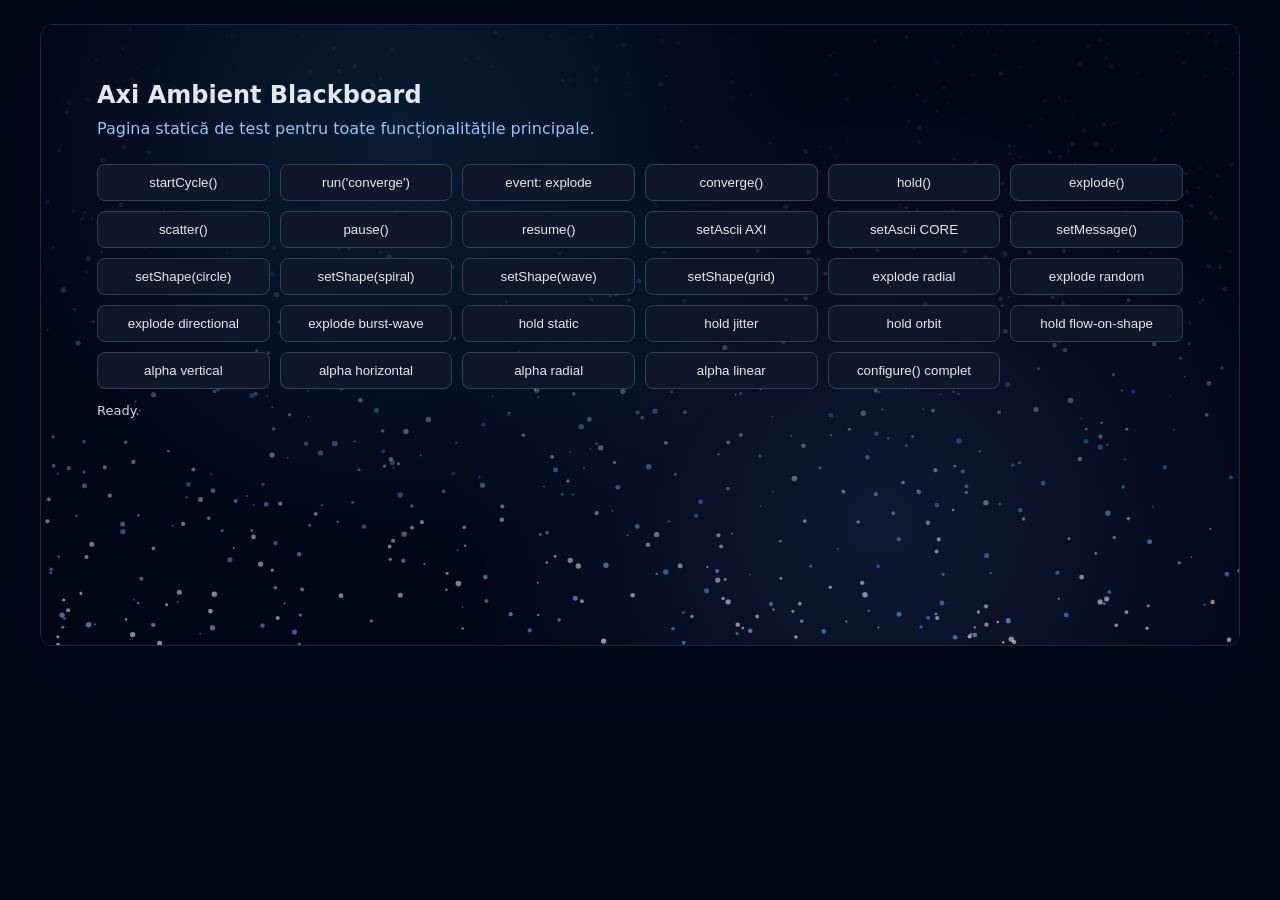
==== demo.html @ cd6fe9e8 "Add initial LightDSU v1 library implementation * Add documentation/spec file and README with API des" ====
<!doctype html>
<html lang="ro">
  <head>
    <meta charset="utf-8" />
    <meta name="viewport" content="width=device-width, initial-scale=1" />
    <title>axi-ambient demo</title>
    <style>
      :root {
        color-scheme: dark;
      }
      body {
        margin: 0;
        font-family: Inter, system-ui, sans-serif;
        background: #020617;
        color: #e2e8f0;
      }
      main {
        max-width: 1200px;
        margin: 0 auto;
        padding: 24px;
      }
      .board {
        border: 1px solid #1e293b;
        border-radius: 12px;
        overflow: hidden;
        box-shadow: 0 24px 70px rgba(2, 6, 23, 0.55);
      }
      axi-ambient {
        display: block;
        min-height: 620px;
        background:
          radial-gradient(circle at 30% 20%, rgba(56, 189, 248, 0.12), transparent 42%),
          radial-gradient(circle at 70% 80%, rgba(96, 165, 250, 0.12), transparent 45%),
          #020617;
      }
      .overlay {
        position: relative;
        z-index: 1;
        padding: 56px;
      }
      .overlay h1 {
        margin: 0 0 10px;
      }
      .overlay p {
        margin: 0 0 26px;
        color: #93c5fd;
      }
      .controls {
        display: grid;
        grid-template-columns: repeat(auto-fill, minmax(170px, 1fr));
        gap: 10px;
      }
      button {
        border: 1px solid #334155;
        background: #0f172a;
        color: #e2e8f0;
        border-radius: 8px;
        padding: 10px 12px;
        cursor: pointer;
      }
      button:hover {
        background: #172554;
      }
      .status {
        margin-top: 14px;
        font-size: 13px;
        color: #cbd5e1;
      }
    </style>
    <script type="module" src="./axi-ambient.mjs"></script>
  </head>
  <body>
    <main>
      <div class="board">
        <axi-ambient id="bg" effect="ambient" density="900" speed="0.9" intensity="0.75" interactive="true" explode="true">
          <section class="overlay">
            <h1>Axi Ambient Blackboard</h1>
            <p>Pagina statică de test pentru toate funcționalitățile principale.</p>
            <div class="controls">
              <button data-cmd="startCycle">startCycle()</button>
              <button data-cmd="runConverge">run('converge')</button>
              <button data-cmd="eventExplode">event: explode</button>
              <button data-cmd="converge">converge()</button>
              <button data-cmd="hold">hold()</button>
              <button data-cmd="explode">explode()</button>
              <button data-cmd="scatter">scatter()</button>
              <button data-cmd="pause">pause()</button>
              <button data-cmd="resume">resume()</button>
              <button data-cmd="asciiAxi">setAscii AXI</button>
              <button data-cmd="asciiCore">setAscii CORE</button>
              <button data-cmd="message">setMessage()</button>
              <button data-cmd="shapeCircle">setShape(circle)</button>
              <button data-cmd="shapeSpiral">setShape(spiral)</button>
              <button data-cmd="shapeWave">setShape(wave)</button>
              <button data-cmd="shapeGrid">setShape(grid)</button>
              <button data-cmd="expRadial">explode radial</button>
              <button data-cmd="expRandom">explode random</button>
              <button data-cmd="expDirectional">explode directional</button>
              <button data-cmd="expBurst">explode burst-wave</button>
              <button data-cmd="holdStatic">hold static</button>
              <button data-cmd="holdJitter">hold jitter</button>
              <button data-cmd="holdOrbit">hold orbit</button>
              <button data-cmd="holdFlow">hold flow-on-shape</button>
              <button data-cmd="alphaVertical">alpha vertical</button>
              <button data-cmd="alphaHorizontal">alpha horizontal</button>
              <button data-cmd="alphaRadial">alpha radial</button>
              <button data-cmd="alphaLinear">alpha linear</button>
              <button data-cmd="fullConfig">configure() complet</button>
            </div>
            <div class="status" id="status">Ready.</div>
          </section>
        </axi-ambient>
      </div>
    </main>
    <script type="module">
      const bg = document.getElementById("bg");
      const status = document.getElementById("status");

      const asciiAxi = `
   #######
 ## AXI  ##
#  AMBIENT #
 ## LAB  ##
   #######
`;
      const asciiCore = `
 @@@@@@@
@@     @@
@ CORE  @
@ TEST  @
@@     @@
 @@@@@@@
`;

      const alphaPresets = {
        vertical: {
          type: "vertical",
          stops: [
            { pos: 0, alpha: 0.03 },
            { pos: 0.35, alpha: 0.15 },
            { pos: 1, alpha: 0.9 },
          ],
        },
        horizontal: {
          type: "horizontal",
          stops: [
            { pos: 0, alpha: 0.05 },
            { pos: 0.3, alpha: 0.1 },
            { pos: 1, alpha: 0.88 },
          ],
        },
        radial: {
          type: "radial",
          stops: [
            { pos: 0, alpha: 0.95 },
            { pos: 1, alpha: 0.08 },
          ],
        },
        linear: {
          type: "linear",
          linear: { x1: 0.1, y1: 0.1, x2: 0.9, y2: 0.9 },
          stops: [
            { pos: 0, alpha: 0.05 },
            { pos: 0.6, alpha: 0.2 },
            { pos: 1, alpha: 0.95 },
          ],
        },
      };

      function setStatus(text) {
        status.textContent = text;
      }

      const handlers = {
        startCycle: () => { bg.startCycle(); setStatus("startCycle()"); },
        runConverge: () => { bg.run("converge"); setStatus("run('converge')"); },
        eventExplode: () => {
          bg.dispatchEvent(new CustomEvent("axi-command", {
            detail: { command: "explode" },
            bubbles: true,
          }));
          setStatus("dispatch axi-command explode");
        },
        converge: () => { bg.converge(); setStatus("converge()"); },
        hold: () => { bg.hold(); setStatus("hold()"); },
        explode: () => { bg.explode(); setStatus("explode()"); },
        scatter: () => { bg.scatter(); setStatus("scatter()"); },
        pause: () => { bg.pause(); setStatus("pause()"); },
        resume: () => { bg.resume(); setStatus("resume()"); },
        asciiAxi: () => { bg.setAscii(asciiAxi); bg.converge(); setStatus("setAscii(AXI)"); },
        asciiCore: () => { bg.setAscii(asciiCore); bg.converge(); setStatus("setAscii(CORE)"); },
        message: () => { bg.setMessage("Executable Research"); bg.converge(); setStatus("setMessage()"); },
        shapeCircle: () => { bg.setShape("circle"); bg.converge(); setStatus("setShape(circle)"); },
        shapeSpiral: () => { bg.setShape("spiral"); bg.converge(); setStatus("setShape(spiral)"); },
        shapeWave: () => { bg.setShape("wave"); bg.converge(); setStatus("setShape(wave)"); },
        shapeGrid: () => { bg.setShape("grid"); bg.converge(); setStatus("setShape(grid)"); },
        expRadial: () => { bg.configure({ explosion: { mode: "radial", force: 1.8, spread: 0.25 } }); bg.explode(); setStatus("explosion radial"); },
        expRandom: () => { bg.configure({ explosion: { mode: "random", force: 2.1, spread: 0.45 } }); bg.explode(); setStatus("explosion random"); },
        expDirectional: () => { bg.configure({ explosion: { mode: "directional", force: 1.8, spread: 0.35, direction: { x: 1, y: -0.2 } } }); bg.explode(); setStatus("explosion directional"); },
        expBurst: () => { bg.configure({ explosion: { mode: "burst-wave", force: 2.2, spread: 0.35, stagger: 0.5 } }); bg.explode(); setStatus("explosion burst-wave"); },
        holdStatic: () => { bg.configure({ hold: { mode: "static", jitterAmplitude: 0, jitterSpeed: 0 } }); bg.hold(); setStatus("hold static"); },
        holdJitter: () => { bg.configure({ hold: { mode: "jitter", jitterAmplitude: 1.5, jitterSpeed: 0.8 } }); bg.hold(); setStatus("hold jitter"); },
        holdOrbit: () => { bg.configure({ hold: { mode: "orbit", jitterAmplitude: 1.2, jitterSpeed: 1.1 } }); bg.hold(); setStatus("hold orbit"); },
        holdFlow: () => { bg.configure({ hold: { mode: "flow-on-shape", jitterAmplitude: 1.1, jitterSpeed: 0.9 } }); bg.hold(); setStatus("hold flow-on-shape"); },
        alphaVertical: () => { bg.configure({ alphaField: alphaPresets.vertical }); setStatus("alpha vertical"); },
        alphaHorizontal: () => { bg.configure({ alphaField: alphaPresets.horizontal }); setStatus("alpha horizontal"); },
        alphaRadial: () => { bg.configure({ alphaField: alphaPresets.radial }); setStatus("alpha radial"); },
        alphaLinear: () => { bg.configure({ alphaField: alphaPresets.linear }); setStatus("alpha linear"); },
        fullConfig: () => {
          bg.configure({
            mode: "ascii",
            ascii: asciiAxi,
            speed: 0.95,
            intensity: 0.72,
            interactive: true,
            cycle: {
              auto: true,
              loop: true,
              chaosDuration: 1400,
              convergeDuration: 1800,
              holdDuration: 2200,
              explodeDuration: 1300,
              explodeEnabled: true,
            },
            hold: {
              mode: "jitter",
              jitterAmplitude: 1.4,
              jitterSpeed: 0.75,
            },
            explosion: {
              mode: "burst-wave",
              force: 2,
              spread: 0.4,
              stagger: 0.35,
            },
            particle: {
              count: 900,
              sizeMin: 0.7,
              sizeMax: 2.6,
              sizeDistribution: "gaussian",
              colorMode: "random-palette",
              palette: ["#ffffff", "#dbeafe", "#93c5fd", "#60a5fa"],
              colorOnShape: ["#ffffff", "#bfdbfe", "#93c5fd"],
              colorOnExplode: ["#ffffff", "#fca5a5", "#fde68a"],
              alphaBase: 0.78,
            },
            alphaField: alphaPresets.vertical,
            alphaMasks: [
              { x: 0.05, y: 0.08, w: 0.48, h: 0.22, alpha: 0.04, feather: 0.16 },
              { x: 0.58, y: 0.56, w: 0.34, h: 0.28, alpha: 0.08, feather: 0.14 },
            ],
          });
          bg.startCycle();
          setStatus("configure() complet + startCycle()");
        },
      };

      document.querySelectorAll("button[data-cmd]").forEach((button) => {
        button.addEventListener("click", () => {
          const cmd = button.dataset.cmd;
          handlers[cmd]?.();
        });
      });

      bg.configure({
        mode: "ascii",
        ascii: asciiAxi,
        alphaMasks: [{ x: 0.04, y: 0.08, w: 0.54, h: 0.25, alpha: 0.03, feather: 0.18 }],
      });
      bg.addEventListener("axi-ambient:phase-change", (event) => {
        setStatus(`phase: ${event.detail.previousPhase} -> ${event.detail.phase}`);
      });
      bg.addEventListener("axi-ambient:command-result", (event) => {
        if (!event.detail.accepted) {
          setStatus(`command invalid: ${event.detail.command}`);
        }
      });
      bg.startCycle();
    </script>
  </body>
</html>
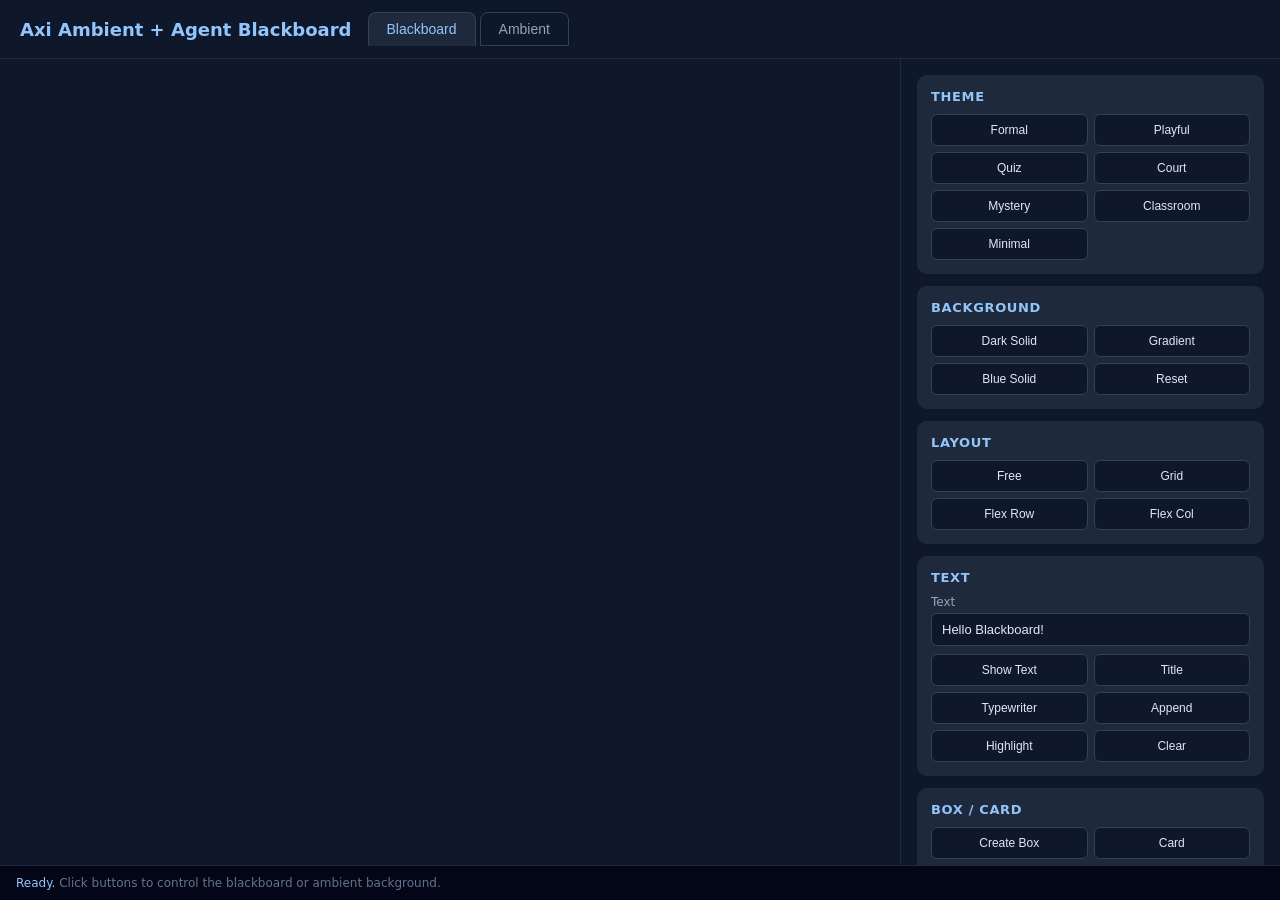
==== commit 587c2328: "Add agent‑blackboard component, demos, docs and styling - Introduce agent-blackboard.mjs with seven " ====
--- a/demo.html
+++ b/demo.html
@@ -3,118 +3,534 @@
   <head>
     <meta charset="utf-8" />
     <meta name="viewport" content="width=device-width, initial-scale=1" />
-    <title>axi-ambient demo</title>
+    <title>axi-ambient + agent-blackboard demo</title>
     <style>
       :root {
         color-scheme: dark;
       }
+      * { box-sizing: border-box; }
       body {
         margin: 0;
         font-family: Inter, system-ui, sans-serif;
         background: #020617;
         color: #e2e8f0;
-      }
-      main {
-        max-width: 1200px;
-        margin: 0 auto;
-        padding: 24px;
-      }
-      .board {
-        border: 1px solid #1e293b;
-        border-radius: 12px;
+        height: 100vh;
+        display: flex;
+        flex-direction: column;
+      }
+      .header {
+        padding: 12px 20px;
+        background: #0f172a;
+        border-bottom: 1px solid #1e293b;
+        display: flex;
+        align-items: center;
+        gap: 16px;
+        flex-shrink: 0;
+      }
+      .header h1 {
+        margin: 0;
+        font-size: 18px;
+        font-weight: 600;
+        color: #93c5fd;
+      }
+      .tabs {
+        display: flex;
+        gap: 4px;
+      }
+      .tab-btn {
+        padding: 8px 18px;
+        border: 1px solid #334155;
+        background: #0f172a;
+        color: #94a3b8;
+        border-radius: 8px 8px 0 0;
+        cursor: pointer;
+        font-size: 14px;
+        transition: all 200ms ease;
+      }
+      .tab-btn:hover { background: #1e293b; color: #e2e8f0; }
+      .tab-btn.active {
+        background: #1e293b;
+        color: #93c5fd;
+        border-bottom-color: #1e293b;
+      }
+      .main-area {
+        flex: 1;
+        display: flex;
         overflow: hidden;
-        box-shadow: 0 24px 70px rgba(2, 6, 23, 0.55);
+      }
+      .blackboard-container {
+        flex: 1;
+        position: relative;
+        min-height: 0;
+      }
+      agent-blackboard {
+        display: block;
+        width: 100%;
+        height: 100%;
       }
       axi-ambient {
         display: block;
-        min-height: 620px;
-        background:
-          radial-gradient(circle at 30% 20%, rgba(56, 189, 248, 0.12), transparent 42%),
-          radial-gradient(circle at 70% 80%, rgba(96, 165, 250, 0.12), transparent 45%),
-          #020617;
-      }
-      .overlay {
-        position: relative;
-        z-index: 1;
-        padding: 56px;
-      }
-      .overlay h1 {
+        width: 100%;
+        height: 100%;
+      }
+      .controls-panel {
+        width: 380px;
+        background: #0f172a;
+        border-left: 1px solid #1e293b;
+        overflow-y: auto;
+        flex-shrink: 0;
+        display: flex;
+        flex-direction: column;
+      }
+      .controls-panel .tab-content {
+        display: none;
+        padding: 16px;
+        flex: 1;
+        overflow-y: auto;
+      }
+      .controls-panel .tab-content.active {
+        display: flex;
+        flex-direction: column;
+        gap: 12px;
+      }
+      .control-section {
+        background: #1e293b;
+        border-radius: 10px;
+        padding: 14px;
+      }
+      .control-section h3 {
         margin: 0 0 10px;
-      }
-      .overlay p {
-        margin: 0 0 26px;
+        font-size: 13px;
+        text-transform: uppercase;
+        letter-spacing: 0.05em;
         color: #93c5fd;
       }
-      .controls {
+      .btn-grid {
         display: grid;
-        grid-template-columns: repeat(auto-fill, minmax(170px, 1fr));
-        gap: 10px;
+        grid-template-columns: repeat(2, 1fr);
+        gap: 6px;
+      }
+      .btn-grid-3 {
+        display: grid;
+        grid-template-columns: repeat(3, 1fr);
+        gap: 6px;
       }
       button {
         border: 1px solid #334155;
         background: #0f172a;
         color: #e2e8f0;
-        border-radius: 8px;
-        padding: 10px 12px;
+        border-radius: 6px;
+        padding: 8px 10px;
         cursor: pointer;
-      }
-      button:hover {
-        background: #172554;
-      }
-      .status {
-        margin-top: 14px;
+        font-size: 12px;
+        transition: all 150ms ease;
+        white-space: nowrap;
+        overflow: hidden;
+        text-overflow: ellipsis;
+      }
+      button:hover { background: #172554; border-color: #3b82f6; }
+      button:active { background: #1e3a5f; }
+      button.accent { background: #1e3a5f; border-color: #3b82f6; color: #93c5fd; }
+      button.danger { border-color: #7f1d1d; color: #fca5a5; }
+      button.danger:hover { background: #450a0a; }
+      button.success { border-color: #166534; color: #86efac; }
+      button.success:hover { background: #052e16; }
+      .status-bar {
+        padding: 10px 16px;
+        background: #020617;
+        border-top: 1px solid #1e293b;
+        font-size: 12px;
+        color: #64748b;
+        flex-shrink: 0;
+        max-height: 60px;
+        overflow-y: auto;
+      }
+      .status-bar span { color: #93c5fd; }
+      select, input[type="text"], input[type="number"] {
+        width: 100%;
+        padding: 8px 10px;
+        border: 1px solid #334155;
+        background: #0f172a;
+        color: #e2e8f0;
+        border-radius: 6px;
         font-size: 13px;
-        color: #cbd5e1;
+      }
+      select:focus, input:focus { outline: none; border-color: #3b82f6; }
+      label {
+        display: block;
+        font-size: 12px;
+        color: #94a3b8;
+        margin-bottom: 4px;
+      }
+      .input-row {
+        display: flex;
+        gap: 8px;
+        align-items: end;
+      }
+      .input-row > div { flex: 1; }
+      .ambient-demo {
+        position: absolute;
+        inset: 0;
+        display: none;
+      }
+      .ambient-demo.active {
+        display: block;
       }
     </style>
     <script type="module" src="./axi-ambient.mjs"></script>
+    <script type="module" src="./agent-blackboard.mjs"></script>
   </head>
   <body>
-    <main>
-      <div class="board">
-        <axi-ambient id="bg" effect="ambient" density="900" speed="0.9" intensity="0.75" interactive="true" explode="true">
-          <section class="overlay">
-            <h1>Axi Ambient Blackboard</h1>
-            <p>Pagina statică de test pentru toate funcționalitățile principale.</p>
-            <div class="controls">
-              <button data-cmd="startCycle">startCycle()</button>
-              <button data-cmd="runConverge">run('converge')</button>
-              <button data-cmd="eventExplode">event: explode</button>
-              <button data-cmd="converge">converge()</button>
-              <button data-cmd="hold">hold()</button>
-              <button data-cmd="explode">explode()</button>
-              <button data-cmd="scatter">scatter()</button>
-              <button data-cmd="pause">pause()</button>
-              <button data-cmd="resume">resume()</button>
-              <button data-cmd="asciiAxi">setAscii AXI</button>
-              <button data-cmd="asciiCore">setAscii CORE</button>
-              <button data-cmd="message">setMessage()</button>
-              <button data-cmd="shapeCircle">setShape(circle)</button>
-              <button data-cmd="shapeSpiral">setShape(spiral)</button>
-              <button data-cmd="shapeWave">setShape(wave)</button>
-              <button data-cmd="shapeGrid">setShape(grid)</button>
-              <button data-cmd="expRadial">explode radial</button>
-              <button data-cmd="expRandom">explode random</button>
-              <button data-cmd="expDirectional">explode directional</button>
-              <button data-cmd="expBurst">explode burst-wave</button>
-              <button data-cmd="holdStatic">hold static</button>
-              <button data-cmd="holdJitter">hold jitter</button>
-              <button data-cmd="holdOrbit">hold orbit</button>
-              <button data-cmd="holdFlow">hold flow-on-shape</button>
-              <button data-cmd="alphaVertical">alpha vertical</button>
-              <button data-cmd="alphaHorizontal">alpha horizontal</button>
-              <button data-cmd="alphaRadial">alpha radial</button>
-              <button data-cmd="alphaLinear">alpha linear</button>
-              <button data-cmd="fullConfig">configure() complet</button>
-            </div>
-            <div class="status" id="status">Ready.</div>
-          </section>
-        </axi-ambient>
+    <div class="header">
+      <h1>Axi Ambient + Agent Blackboard</h1>
+      <div class="tabs">
+        <button class="tab-btn active" data-tab="blackboard">Blackboard</button>
+        <button class="tab-btn" data-tab="ambient">Ambient</button>
       </div>
-    </main>
+    </div>
+
+    <div class="main-area">
+      <div class="blackboard-container">
+        <agent-blackboard id="bb" theme="formal" show-ambient="true">
+        </agent-blackboard>
+        <div class="ambient-demo" id="ambientDemo">
+          <axi-ambient id="ambientEl" effect="ambient" density="700" speed="0.8" intensity="0.65" interactive="true" explode="true"></axi-ambient>
+        </div>
+      </div>
+
+      <div class="controls-panel">
+        <div class="tab-content active" id="tab-blackboard">
+          <div class="control-section">
+            <h3>Theme</h3>
+            <div class="btn-grid">
+              <button data-cmd="theme-formal">Formal</button>
+              <button data-cmd="theme-playful">Playful</button>
+              <button data-cmd="theme-quiz">Quiz</button>
+              <button data-cmd="theme-court">Court</button>
+              <button data-cmd="theme-mystery">Mystery</button>
+              <button data-cmd="theme-classroom">Classroom</button>
+              <button data-cmd="theme-minimal">Minimal</button>
+            </div>
+          </div>
+
+          <div class="control-section">
+            <h3>Background</h3>
+            <div class="btn-grid">
+              <button data-cmd="bg-dark">Dark Solid</button>
+              <button data-cmd="bg-gradient">Gradient</button>
+              <button data-cmd="bg-blue">Blue Solid</button>
+              <button data-cmd="bg-reset">Reset</button>
+            </div>
+          </div>
+
+          <div class="control-section">
+            <h3>Layout</h3>
+            <div class="btn-grid">
+              <button data-cmd="layout-free">Free</button>
+              <button data-cmd="layout-grid">Grid</button>
+              <button data-cmd="layout-row">Flex Row</button>
+              <button data-cmd="layout-col">Flex Col</button>
+            </div>
+          </div>
+
+          <div class="control-section">
+            <h3>Text</h3>
+            <div class="input-row">
+              <div><label>Text</label><input type="text" id="textInput" value="Hello Blackboard!" /></div>
+            </div>
+            <div class="btn-grid" style="margin-top:8px;">
+              <button data-cmd="text-show">Show Text</button>
+              <button data-cmd="text-title">Title</button>
+              <button data-cmd="text-type">Typewriter</button>
+              <button data-cmd="text-append">Append</button>
+              <button data-cmd="text-highlight">Highlight</button>
+              <button data-cmd="text-clear">Clear</button>
+            </div>
+          </div>
+
+          <div class="control-section">
+            <h3>Box / Card</h3>
+            <div class="btn-grid">
+              <button data-cmd="box-create">Create Box</button>
+              <button data-cmd="box-card">Card</button>
+              <button data-cmd="box-update">Update</button>
+              <button data-cmd="box-delete">Delete</button>
+            </div>
+          </div>
+
+          <div class="control-section">
+            <h3>Shapes</h3>
+            <div class="btn-grid">
+              <button data-cmd="shape-line">Line</button>
+              <button data-cmd="shape-arrow">Arrow</button>
+              <button data-cmd="shape-rect">Rect</button>
+              <button data-cmd="shape-circle">Circle</button>
+              <button data-cmd="shape-path">Path</button>
+            </div>
+          </div>
+
+          <div class="control-section">
+            <h3>SVG</h3>
+            <div class="btn-grid">
+              <button data-cmd="svg-show">Show SVG</button>
+              <button data-cmd="svg-replace">Replace</button>
+              <button data-cmd="svg-highlight">Highlight</button>
+              <button data-cmd="svg-zoom">Zoom</button>
+            </div>
+          </div>
+
+          <div class="control-section">
+            <h3>Image</h3>
+            <div class="btn-grid">
+              <button data-cmd="img-show">Show Image</button>
+              <button data-cmd="img-replace">Replace</button>
+              <button data-cmd="img-highlight">Highlight</button>
+            </div>
+          </div>
+
+          <div class="control-section">
+            <h3>YouTube</h3>
+            <div class="input-row">
+              <div><label>URL</label><input type="text" id="ytUrl" value="https://www.youtube.com/watch?v=dQw4w9WgXcQ" /></div>
+            </div>
+            <div class="btn-grid" style="margin-top:8px;">
+              <button data-cmd="yt-load">Load</button>
+              <button data-cmd="yt-segment">Segment 0-30</button>
+              <button data-cmd="yt-pause">Pause</button>
+              <button data-cmd="yt-seek">Seek 15s</button>
+            </div>
+          </div>
+
+          <div class="control-section">
+            <h3>List</h3>
+            <div class="btn-grid">
+              <button data-cmd="list-show">Show List</button>
+              <button data-cmd="list-add">Add Item</button>
+              <button data-cmd="list-reveal">Reveal</button>
+              <button data-cmd="list-remove">Remove</button>
+            </div>
+          </div>
+
+          <div class="control-section">
+            <h3>Table</h3>
+            <div class="btn-grid">
+              <button data-cmd="table-show">Show Table</button>
+              <button data-cmd="table-update">Update Row</button>
+              <button data-cmd="table-cell">Update Cell</button>
+              <button data-cmd="table-sort">Sort</button>
+            </div>
+          </div>
+
+          <div class="control-section">
+            <h3>Timer</h3>
+            <div class="input-row">
+              <div><label>Seconds</label><input type="number" id="timerSec" value="60" min="1" max="3600" /></div>
+            </div>
+            <div class="btn-grid" style="margin-top:8px;">
+              <button data-cmd="timer-show">Show</button>
+              <button data-cmd="timer-start">Start</button>
+              <button data-cmd="timer-pause">Pause</button>
+              <button data-cmd="timer-resume">Resume</button>
+              <button data-cmd="timer-stop">Stop</button>
+              <button data-cmd="timer-reset">Reset</button>
+            </div>
+          </div>
+
+          <div class="control-section">
+            <h3>Progress</h3>
+            <div class="btn-grid">
+              <button data-cmd="progress-show">Show</button>
+              <button data-cmd="progress-25">25%</button>
+              <button data-cmd="progress-50">50%</button>
+              <button data-cmd="progress-75">75%</button>
+              <button data-cmd="progress-100">100%</button>
+            </div>
+          </div>
+
+          <div class="control-section">
+            <h3>Input</h3>
+            <div class="btn-grid">
+              <button data-cmd="input-text">Text Input</button>
+              <button data-cmd="input-private">Private Text</button>
+              <button data-cmd="input-choice">Choice</button>
+              <button data-cmd="input-multi">Multi Choice</button>
+              <button data-cmd="input-vote">Vote</button>
+              <button data-cmd="input-reaction">Reaction</button>
+              <button data-cmd="input-close">Close</button>
+              <button data-cmd="input-status">Status</button>
+            </div>
+          </div>
+
+          <div class="control-section">
+            <h3>Transitions</h3>
+            <div class="btn-grid-3">
+              <button data-cmd="tr-fadeIn">fadeIn</button>
+              <button data-cmd="tr-slideIn">slideIn</button>
+              <button data-cmd="tr-scaleIn">scaleIn</button>
+              <button data-cmd="tr-typewriter">typewriter</button>
+              <button data-cmd="tr-pulse">pulse</button>
+              <button data-cmd="tr-flash">flash</button>
+              <button data-cmd="tr-shake">shake</button>
+              <button data-cmd="tr-draw">draw</button>
+            </div>
+          </div>
+
+          <div class="control-section">
+            <h3>Object Transform</h3>
+            <div class="btn-grid">
+              <button data-cmd="obj-move">Move</button>
+              <button data-cmd="obj-resize">Resize</button>
+              <button data-cmd="obj-transform">Transform</button>
+              <button data-cmd="obj-hide">Hide</button>
+              <button data-cmd="obj-show">Show</button>
+              <button data-cmd="obj-delete">Delete</button>
+            </div>
+          </div>
+
+          <div class="control-section">
+            <h3>Scene</h3>
+            <div class="btn-grid">
+              <button data-cmd="scene-clear" class="danger">Clear All</button>
+              <button data-cmd="scene-clear-ui">Clear UI</button>
+              <button data-cmd="scene-export">Export</button>
+            </div>
+          </div>
+
+          <div class="control-section">
+            <h3>Ambient Background</h3>
+            <div class="btn-grid">
+              <button data-cmd="ambient-setup">Setup Ambient</button>
+              <button data-cmd="ambient-show">Show</button>
+              <button data-cmd="ambient-hide">Hide</button>
+              <button data-cmd="ambient-remove">Remove</button>
+            </div>
+          </div>
+
+          <div class="control-section">
+            <h3>Protocol Demo</h3>
+            <div class="btn-grid">
+              <button data-cmd="proto-common">Common Board</button>
+              <button data-cmd="proto-user">User Board</button>
+              <button data-cmd="proto-batch">Batch Cmd</button>
+            </div>
+          </div>
+
+          <div class="control-section">
+            <h3>SDK Demo</h3>
+            <div class="btn-grid">
+              <button data-cmd="sdk-quiz" class="accent">Quiz Flow</button>
+              <button data-cmd="sdk-game" class="success">Game Flow</button>
+              <button data-cmd="sdk-pitch" class="accent">Pitch Flow</button>
+              <button data-cmd="sdk-recap" class="success">Recap Flow</button>
+            </div>
+          </div>
+        </div>
+
+        <div class="tab-content" id="tab-ambient">
+          <div class="control-section">
+            <h3>Lifecycle</h3>
+            <div class="btn-grid">
+              <button data-cmd="a-startCycle">Start Cycle</button>
+              <button data-cmd="a-converge">Converge</button>
+              <button data-cmd="a-hold">Hold</button>
+              <button data-cmd="a-explode">Explode</button>
+              <button data-cmd="a-scatter">Scatter</button>
+              <button data-cmd="a-pause">Pause</button>
+              <button data-cmd="a-resume">Resume</button>
+            </div>
+          </div>
+
+          <div class="control-section">
+            <h3>Target Modes</h3>
+            <div class="btn-grid">
+              <button data-cmd="a-asciiAxi">ASCII AXI</button>
+              <button data-cmd="a-asciiCore">ASCII CORE</button>
+              <button data-cmd="a-message">Message</button>
+              <button data-cmd="a-shapeCircle">Circle</button>
+              <button data-cmd="a-shapeSpiral">Spiral</button>
+              <button data-cmd="a-shapeWave">Wave</button>
+              <button data-cmd="a-shapeGrid">Grid</button>
+            </div>
+          </div>
+
+          <div class="control-section">
+            <h3>Explosion</h3>
+            <div class="btn-grid">
+              <button data-cmd="a-expRadial">Radial</button>
+              <button data-cmd="a-expRandom">Random</button>
+              <button data-cmd="a-expDirectional">Directional</button>
+              <button data-cmd="a-expBurst">Burst Wave</button>
+            </div>
+          </div>
+
+          <div class="control-section">
+            <h3>Hold Mode</h3>
+            <div class="btn-grid">
+              <button data-cmd="a-holdStatic">Static</button>
+              <button data-cmd="a-holdJitter">Jitter</button>
+              <button data-cmd="a-holdOrbit">Orbit</button>
+              <button data-cmd="a-holdFlow">Flow</button>
+            </div>
+          </div>
+
+          <div class="control-section">
+            <h3>Alpha Field</h3>
+            <div class="btn-grid">
+              <button data-cmd="a-alphaVert">Vertical</button>
+              <button data-cmd="a-alphaHoriz">Horizontal</button>
+              <button data-cmd="a-alphaRadial">Radial</button>
+              <button data-cmd="a-alphaLinear">Linear</button>
+            </div>
+          </div>
+
+          <div class="control-section">
+            <h3>Full Config</h3>
+            <button data-cmd="a-fullConfig" class="accent" style="width:100%;">Apply Full Config + Start Cycle</button>
+          </div>
+        </div>
+      </div>
+    </div>
+
+    <div class="status-bar" id="status">
+      <span>Ready.</span> Click buttons to control the blackboard or ambient background.
+    </div>
+
     <script type="module">
-      const bg = document.getElementById("bg");
+      import { createBlackboardSDK } from "./agent-blackboard.mjs";
+
+      const bb = document.getElementById("bb");
+      const ambientEl = document.getElementById("ambientEl");
+      const ambientDemo = document.getElementById("ambientDemo");
       const status = document.getElementById("status");
+
+      function setStatus(text) {
+        status.innerHTML = `<span>${new Date().toLocaleTimeString()}</span> ${text}`;
+      }
+
+      document.querySelectorAll(".tab-btn").forEach((btn) => {
+        btn.addEventListener("click", () => {
+          document.querySelectorAll(".tab-btn").forEach((b) => b.classList.remove("active"));
+          document.querySelectorAll(".tab-content").forEach((c) => c.classList.remove("active"));
+          btn.classList.add("active");
+          const tab = btn.dataset.tab;
+          document.getElementById(`tab-${tab}`).classList.add("active");
+          if (tab === "ambient") {
+            ambientDemo.classList.add("active");
+            bb.style.display = "none";
+            setTimeout(() => ambientEl._resize?.(), 100);
+          } else {
+            ambientDemo.classList.remove("active");
+            bb.style.display = "block";
+          }
+        });
+      });
+
+      const alphaPresets = {
+        vertical: { type: "vertical", stops: [{ pos: 0, alpha: 0.03 }, { pos: 0.35, alpha: 0.15 }, { pos: 1, alpha: 0.9 }] },
+        horizontal: { type: "horizontal", stops: [{ pos: 0, alpha: 0.05 }, { pos: 0.3, alpha: 0.1 }, { pos: 1, alpha: 0.88 }] },
+        radial: { type: "radial", stops: [{ pos: 0, alpha: 0.95 }, { pos: 1, alpha: 0.08 }] },
+        linear: { type: "linear", linear: { x1: 0.1, y1: 0.1, x2: 0.9, y2: 0.9 }, stops: [{ pos: 0, alpha: 0.05 }, { pos: 0.6, alpha: 0.2 }, { pos: 1, alpha: 0.95 }] },
+      };
 
       const asciiAxi = `
    #######
@@ -132,127 +548,417 @@
  @@@@@@@
 `;
 
-      const alphaPresets = {
-        vertical: {
-          type: "vertical",
-          stops: [
-            { pos: 0, alpha: 0.03 },
-            { pos: 0.35, alpha: 0.15 },
-            { pos: 1, alpha: 0.9 },
-          ],
-        },
-        horizontal: {
-          type: "horizontal",
-          stops: [
-            { pos: 0, alpha: 0.05 },
-            { pos: 0.3, alpha: 0.1 },
-            { pos: 1, alpha: 0.88 },
-          ],
-        },
-        radial: {
-          type: "radial",
-          stops: [
-            { pos: 0, alpha: 0.95 },
-            { pos: 1, alpha: 0.08 },
-          ],
-        },
-        linear: {
-          type: "linear",
-          linear: { x1: 0.1, y1: 0.1, x2: 0.9, y2: 0.9 },
-          stops: [
-            { pos: 0, alpha: 0.05 },
-            { pos: 0.6, alpha: 0.2 },
-            { pos: 1, alpha: 0.95 },
-          ],
-        },
-      };
-
-      function setStatus(text) {
-        status.textContent = text;
-      }
-
-      const handlers = {
-        startCycle: () => { bg.startCycle(); setStatus("startCycle()"); },
-        runConverge: () => { bg.run("converge"); setStatus("run('converge')"); },
-        eventExplode: () => {
-          bg.dispatchEvent(new CustomEvent("axi-command", {
-            detail: { command: "explode" },
-            bubbles: true,
-          }));
-          setStatus("dispatch axi-command explode");
-        },
-        converge: () => { bg.converge(); setStatus("converge()"); },
-        hold: () => { bg.hold(); setStatus("hold()"); },
-        explode: () => { bg.explode(); setStatus("explode()"); },
-        scatter: () => { bg.scatter(); setStatus("scatter()"); },
-        pause: () => { bg.pause(); setStatus("pause()"); },
-        resume: () => { bg.resume(); setStatus("resume()"); },
-        asciiAxi: () => { bg.setAscii(asciiAxi); bg.converge(); setStatus("setAscii(AXI)"); },
-        asciiCore: () => { bg.setAscii(asciiCore); bg.converge(); setStatus("setAscii(CORE)"); },
-        message: () => { bg.setMessage("Executable Research"); bg.converge(); setStatus("setMessage()"); },
-        shapeCircle: () => { bg.setShape("circle"); bg.converge(); setStatus("setShape(circle)"); },
-        shapeSpiral: () => { bg.setShape("spiral"); bg.converge(); setStatus("setShape(spiral)"); },
-        shapeWave: () => { bg.setShape("wave"); bg.converge(); setStatus("setShape(wave)"); },
-        shapeGrid: () => { bg.setShape("grid"); bg.converge(); setStatus("setShape(grid)"); },
-        expRadial: () => { bg.configure({ explosion: { mode: "radial", force: 1.8, spread: 0.25 } }); bg.explode(); setStatus("explosion radial"); },
-        expRandom: () => { bg.configure({ explosion: { mode: "random", force: 2.1, spread: 0.45 } }); bg.explode(); setStatus("explosion random"); },
-        expDirectional: () => { bg.configure({ explosion: { mode: "directional", force: 1.8, spread: 0.35, direction: { x: 1, y: -0.2 } } }); bg.explode(); setStatus("explosion directional"); },
-        expBurst: () => { bg.configure({ explosion: { mode: "burst-wave", force: 2.2, spread: 0.35, stagger: 0.5 } }); bg.explode(); setStatus("explosion burst-wave"); },
-        holdStatic: () => { bg.configure({ hold: { mode: "static", jitterAmplitude: 0, jitterSpeed: 0 } }); bg.hold(); setStatus("hold static"); },
-        holdJitter: () => { bg.configure({ hold: { mode: "jitter", jitterAmplitude: 1.5, jitterSpeed: 0.8 } }); bg.hold(); setStatus("hold jitter"); },
-        holdOrbit: () => { bg.configure({ hold: { mode: "orbit", jitterAmplitude: 1.2, jitterSpeed: 1.1 } }); bg.hold(); setStatus("hold orbit"); },
-        holdFlow: () => { bg.configure({ hold: { mode: "flow-on-shape", jitterAmplitude: 1.1, jitterSpeed: 0.9 } }); bg.hold(); setStatus("hold flow-on-shape"); },
-        alphaVertical: () => { bg.configure({ alphaField: alphaPresets.vertical }); setStatus("alpha vertical"); },
-        alphaHorizontal: () => { bg.configure({ alphaField: alphaPresets.horizontal }); setStatus("alpha horizontal"); },
-        alphaRadial: () => { bg.configure({ alphaField: alphaPresets.radial }); setStatus("alpha radial"); },
-        alphaLinear: () => { bg.configure({ alphaField: alphaPresets.linear }); setStatus("alpha linear"); },
-        fullConfig: () => {
-          bg.configure({
-            mode: "ascii",
-            ascii: asciiAxi,
-            speed: 0.95,
-            intensity: 0.72,
-            interactive: true,
-            cycle: {
-              auto: true,
-              loop: true,
-              chaosDuration: 1400,
-              convergeDuration: 1800,
-              holdDuration: 2200,
-              explodeDuration: 1300,
-              explodeEnabled: true,
-            },
-            hold: {
-              mode: "jitter",
-              jitterAmplitude: 1.4,
-              jitterSpeed: 0.75,
-            },
-            explosion: {
-              mode: "burst-wave",
-              force: 2,
-              spread: 0.4,
-              stagger: 0.35,
-            },
-            particle: {
-              count: 900,
-              sizeMin: 0.7,
-              sizeMax: 2.6,
-              sizeDistribution: "gaussian",
-              colorMode: "random-palette",
-              palette: ["#ffffff", "#dbeafe", "#93c5fd", "#60a5fa"],
-              colorOnShape: ["#ffffff", "#bfdbfe", "#93c5fd"],
-              colorOnExplode: ["#ffffff", "#fca5a5", "#fde68a"],
-              alphaBase: 0.78,
-            },
-            alphaField: alphaPresets.vertical,
-            alphaMasks: [
-              { x: 0.05, y: 0.08, w: 0.48, h: 0.22, alpha: 0.04, feather: 0.16 },
-              { x: 0.58, y: 0.56, w: 0.34, h: 0.28, alpha: 0.08, feather: 0.14 },
-            ],
-          });
-          bg.startCycle();
-          setStatus("configure() complet + startCycle()");
-        },
+      const handlers = {};
+
+      handlers["theme-formal"] = () => { bb.setTheme("formal"); setStatus("Theme: formal"); };
+      handlers["theme-playful"] = () => { bb.setTheme("playful"); setStatus("Theme: playful"); };
+      handlers["theme-quiz"] = () => { bb.setTheme("quiz"); setStatus("Theme: quiz"); };
+      handlers["theme-court"] = () => { bb.setTheme("court"); setStatus("Theme: court"); };
+      handlers["theme-mystery"] = () => { bb.setTheme("mystery"); setStatus("Theme: mystery"); };
+      handlers["theme-classroom"] = () => { bb.setTheme("classroom"); setStatus("Theme: classroom"); };
+      handlers["theme-minimal"] = () => { bb.setTheme("minimal"); setStatus("Theme: minimal"); };
+
+      handlers["bg-dark"] = () => { bb.setBackground({ color: "#0f172a" }); setStatus("Background: dark"); };
+      handlers["bg-gradient"] = () => { bb.setBackground({ gradient: { direction: "135deg", stops: ["#1e3a5f", "#0f172a", "#1a0a2e"] } }); setStatus("Background: gradient"); };
+      handlers["bg-blue"] = () => { bb.setBackground({ color: "#0c1929" }); setStatus("Background: blue"); };
+      handlers["bg-reset"] = () => { bb.setBackground({ color: "" }); setStatus("Background: reset"); };
+
+      handlers["layout-free"] = () => { bb.setLayout("free"); setStatus("Layout: free"); };
+      handlers["layout-grid"] = () => { bb.setLayout("grid"); setStatus("Layout: grid"); };
+      handlers["layout-row"] = () => { bb.setLayout("flex-row"); setStatus("Layout: flex-row"); };
+      handlers["layout-col"] = () => { bb.setLayout("flex-col"); setStatus("Layout: flex-col"); };
+
+      handlers["text-show"] = () => {
+        const text = document.getElementById("textInput").value;
+        bb.applyCommand({ op: "text.show", id: "demo-text", content: text, geometry: { x: 40, y: 40, width: 400 }, style: { fontSize: "18px", color: "var(--bb-text)" }, transition: { type: "fadeIn", durationMs: 400 } });
+        setStatus(`Text shown: "${text}"`);
+      };
+      handlers["text-title"] = () => {
+        bb.applyCommand({ op: "text.show", id: "demo-title", content: "Welcome to Agent Blackboard", geometry: { x: 40, y: 20, width: 500 }, style: { fontSize: "32px", fontWeight: "700", color: "var(--bb-accent)" }, transition: { type: "slideIn", durationMs: 500 } });
+        setStatus("Title shown");
+      };
+      handlers["text-type"] = () => {
+        bb.applyCommand({ op: "text.show", id: "demo-typewriter", content: "This text appears character by character...", geometry: { x: 40, y: 120, width: 500 }, style: { fontSize: "16px", color: "var(--bb-text-muted)" }, transition: { type: "typewriter", durationMs: 2000 } });
+        setStatus("Typewriter text");
+      };
+      handlers["text-append"] = () => {
+        bb.applyCommand({ op: "text.append", id: "demo-text", content: "\n--- Appended line ---" });
+        setStatus("Text appended");
+      };
+      handlers["text-highlight"] = () => {
+        bb.applyCommand({ op: "text.highlight", id: "demo-text", content: { text: "Blackboard", color: "#fbbf24" } });
+        setStatus("Text highlighted");
+      };
+      handlers["text-clear"] = () => {
+        bb.applyCommand({ op: "text.clear", id: "demo-text" });
+        setStatus("Text cleared");
+      };
+
+      handlers["box-create"] = () => {
+        bb.applyCommand({ op: "object.create", id: "demo-box", type: "box", content: "This is a box/card container", geometry: { x: 40, y: 200, width: 300, height: 120 }, style: { padding: "20px" }, transition: { type: "scaleIn", durationMs: 400 } });
+        setStatus("Box created");
+      };
+      handlers["box-card"] = () => {
+        bb.applyCommand({ op: "object.create", id: "demo-card", type: "box", content: "Card with accent border", geometry: { x: 360, y: 200, width: 280, height: 120 }, style: { padding: "20px", borderColor: "var(--bb-accent)", borderWidth: "2px" }, transition: { type: "slideIn", direction: "right", durationMs: 400 } });
+        setStatus("Card created");
+      };
+      handlers["box-update"] = () => {
+        bb.applyCommand({ op: "object.update", id: "demo-box", content: "Updated box content!", style: { borderColor: "var(--bb-success)" }, transition: { type: "pulse", durationMs: 300 } });
+        setStatus("Box updated");
+      };
+      handlers["box-delete"] = () => {
+        bb.applyCommand({ op: "object.delete", id: "demo-box", transition: { type: "fadeOut", durationMs: 300 } });
+        bb.applyCommand({ op: "object.delete", id: "demo-card", transition: { type: "fadeOut", durationMs: 300 } });
+        setStatus("Boxes deleted");
+      };
+
+      handlers["shape-line"] = () => {
+        bb.applyCommand({ op: "shape.line", id: "demo-line", geometry: { x: 40, y: 350, width: 400, height: 10, x1: 0, y1: 5, x2: 400, y2: 5 }, style: { color: "var(--bb-accent)", strokeWidth: 3 }, transition: { type: "draw", durationMs: 600 } });
+        setStatus("Line drawn");
+      };
+      handlers["shape-arrow"] = () => {
+        bb.applyCommand({ op: "shape.arrow", id: "demo-arrow", geometry: { x: 40, y: 380, width: 300, height: 40, x1: 0, y1: 20, x2: 280, y2: 20 }, style: { color: "var(--bb-success)" } });
+        setStatus("Arrow drawn");
+      };
+      handlers["shape-rect"] = () => {
+        bb.applyCommand({ op: "shape.rect", id: "demo-rect", geometry: { x: 400, y: 350, width: 120, height: 80 }, style: { fill: "rgba(59,130,246,0.15)", color: "var(--bb-accent)", strokeWidth: 2, rx: 8 } });
+        setStatus("Rect drawn");
+      };
+      handlers["shape-circle"] = () => {
+        bb.applyCommand({ op: "shape.circle", id: "demo-circle", geometry: { x: 400, y: 450 }, content: { radius: 40 }, style: { fill: "rgba(34,197,94,0.15)", color: "var(--bb-success)", strokeWidth: 2 } });
+        setStatus("Circle drawn");
+      };
+      handlers["shape-path"] = () => {
+        bb.applyCommand({ op: "shape.path", id: "demo-path", content: "M 10 50 Q 50 10 90 50 T 170 50", geometry: { x: 40, y: 440, width: 200, height: 80 }, style: { fill: "none", color: "var(--bb-warning)", strokeWidth: 2 }, transition: { type: "draw", durationMs: 800 } });
+        setStatus("Path drawn");
+      };
+
+      const sampleSVG = `<svg viewBox="0 0 200 100" xmlns="http://www.w3.org/2000/svg"><rect x="10" y="10" width="80" height="80" fill="none" stroke="#3b82f6" stroke-width="2" rx="8"/><circle cx="150" cy="50" r="40" fill="none" stroke="#22c55e" stroke-width="2"/><line x1="90" y1="50" x2="110" y2="50" stroke="#f59e0b" stroke-width="2"/></svg>`;
+      const sampleSVG2 = `<svg viewBox="0 0 200 100" xmlns="http://www.w3.org/2000/svg"><polygon points="100,10 190,90 10,90" fill="none" stroke="#ef4444" stroke-width="2"/><circle cx="100" cy="60" r="20" fill="none" stroke="#a855f7" stroke-width="2"/></svg>`;
+
+      handlers["svg-show"] = () => {
+        bb.applyCommand({ op: "svg.show", id: "demo-svg", content: sampleSVG, geometry: { x: 40, y: 350, width: 200, height: 100 }, transition: { type: "scaleIn", durationMs: 400 } });
+        setStatus("SVG shown");
+      };
+      handlers["svg-replace"] = () => {
+        bb.applyCommand({ op: "svg.replace", id: "demo-svg", content: sampleSVG2 });
+        setStatus("SVG replaced");
+      };
+      handlers["svg-highlight"] = () => {
+        bb.applyCommand({ op: "svg.highlight", id: "demo-svg", content: { selector: "circle", color: "#fbbf24", filter: "drop-shadow(0 0 12px #fbbf24)" } });
+        setStatus("SVG highlighted");
+      };
+      handlers["svg-zoom"] = () => {
+        bb.applyCommand({ op: "svg.zoom", id: "demo-svg", content: { scale: 1.5, origin: "center" } });
+        setStatus("SVG zoomed");
+      };
+
+      handlers["img-show"] = () => {
+        bb.applyCommand({ op: "image.show", id: "demo-img", content: "https://picsum.photos/seed/blackboard/400/250", geometry: { x: 40, y: 350, width: 400, height: 250 }, transition: { type: "fadeIn", durationMs: 500 } });
+        setStatus("Image shown");
+      };
+      handlers["img-replace"] = () => {
+        bb.applyCommand({ op: "image.replace", id: "demo-img", content: "https://picsum.photos/seed/ambient/400/250" });
+        setStatus("Image replaced");
+      };
+      handlers["img-highlight"] = () => {
+        bb.applyCommand({ op: "image.highlight", id: "demo-img", content: { color: "var(--bb-accent)" } });
+        setStatus("Image highlighted");
+      };
+
+      handlers["yt-load"] = () => {
+        const url = document.getElementById("ytUrl").value;
+        bb.applyCommand({ op: "youtube.load", id: "demo-yt", content: { url }, geometry: { x: 40, y: 350, width: 480, height: 270 } });
+        setStatus("YouTube loaded");
+      };
+      handlers["yt-segment"] = () => {
+        const url = document.getElementById("ytUrl").value;
+        bb.applyCommand({ op: "youtube.segment", id: "demo-yt", content: { url, start: 0, end: 30 }, geometry: { x: 40, y: 350, width: 480, height: 270 } });
+        setStatus("YouTube segment 0-30s");
+      };
+      handlers["yt-pause"] = () => { bb.applyCommand({ op: "youtube.pause", id: "demo-yt" }); setStatus("YouTube paused"); };
+      handlers["yt-seek"] = () => { bb.applyCommand({ op: "youtube.seek", id: "demo-yt", content: { seconds: 15 } }); setStatus("YouTube seek 15s"); };
+
+      handlers["list-show"] = () => {
+        bb.applyCommand({ op: "list.show", id: "demo-list", content: ["Step 1: Initialize", "Step 2: Configure", "Step 3: Execute"], geometry: { x: 40, y: 350, width: 300 }, style: { padding: "12px" }, transition: { type: "slideIn", durationMs: 400 }, hiddenItems: [2] });
+        setStatus("List shown (item 3 hidden)");
+      };
+      handlers["list-add"] = () => {
+        bb.applyCommand({ op: "list.add", id: "demo-list", content: "Step 4: Verify" });
+        setStatus("List item added");
+      };
+      handlers["list-reveal"] = () => {
+        bb.applyCommand({ op: "list.reveal", id: "demo-list", content: { index: 2 } });
+        setStatus("List item revealed");
+      };
+      handlers["list-remove"] = () => {
+        bb.applyCommand({ op: "list.remove", id: "demo-list", content: { index: 0 } });
+        setStatus("List item removed");
+      };
+
+      handlers["table-show"] = () => {
+        bb.applyCommand({ op: "table.show", id: "demo-table", content: { headers: ["Player", "Score", "Status"], rows: [["Alice", 150, "Active"], ["Bob", 120, "Active"], ["Charlie", 90, "Waiting"]] }, geometry: { x: 40, y: 350, width: 400 }, style: { padding: "8px" }, transition: { type: "fadeIn", durationMs: 400 } });
+        setStatus("Table shown");
+      };
+      handlers["table-update"] = () => {
+        bb.applyCommand({ op: "table.updateRow", id: "demo-table", content: { index: 1, row: ["Bob", 180, "Leading"] } });
+        setStatus("Table row updated");
+      };
+      handlers["table-cell"] = () => {
+        bb.applyCommand({ op: "table.updateCell", id: "demo-table", content: { row: 2, col: 2, value: "Active" } });
+        setStatus("Table cell updated");
+      };
+      handlers["table-sort"] = () => {
+        bb.applyCommand({ op: "table.sort", id: "demo-table", content: { column: 1, asc: false } });
+        setStatus("Table sorted by score desc");
+      };
+
+      handlers["timer-show"] = () => {
+        const sec = parseInt(document.getElementById("timerSec").value) || 60;
+        bb.applyCommand({ op: "timer.show", id: "demo-timer", content: { seconds: sec, label: "Countdown" }, geometry: { x: 40, y: 350, width: 200 }, transition: { type: "scaleIn", durationMs: 400 } });
+        setStatus(`Timer shown: ${sec}s`);
+      };
+      handlers["timer-start"] = () => { bb.applyCommand({ op: "timer.start", id: "demo-timer" }); setStatus("Timer started"); };
+      handlers["timer-pause"] = () => { bb.applyCommand({ op: "timer.pause", id: "demo-timer" }); setStatus("Timer paused"); };
+      handlers["timer-resume"] = () => { bb.applyCommand({ op: "timer.resume", id: "demo-timer" }); setStatus("Timer resumed"); };
+      handlers["timer-stop"] = () => { bb.applyCommand({ op: "timer.stop", id: "demo-timer" }); setStatus("Timer stopped"); };
+      handlers["timer-reset"] = () => { bb.applyCommand({ op: "timer.reset", id: "demo-timer" }); setStatus("Timer reset"); };
+
+      handlers["progress-show"] = () => {
+        bb.applyCommand({ op: "progress.show", id: "demo-progress", content: { value: 0, max: 100, label: "Progress" }, geometry: { x: 40, y: 350, width: 300 } });
+        setStatus("Progress shown");
+      };
+      handlers["progress-25"] = () => { bb.applyCommand({ op: "progress.update", id: "demo-progress", content: { value: 25 } }); setStatus("Progress: 25%"); };
+      handlers["progress-50"] = () => { bb.applyCommand({ op: "progress.update", id: "demo-progress", content: { value: 50 } }); setStatus("Progress: 50%"); };
+      handlers["progress-75"] = () => { bb.applyCommand({ op: "progress.update", id: "demo-progress", content: { value: 75 } }); setStatus("Progress: 75%"); };
+      handlers["progress-100"] = () => { bb.applyCommand({ op: "progress.update", id: "demo-progress", content: { value: 100 } }); setStatus("Progress: 100%"); };
+
+      handlers["input-text"] = () => {
+        bb.applyCommand({ op: "input.text", id: "demo-input", content: { prompt: "What is your answer?", placeholder: "Type here..." }, geometry: { x: 40, y: 350, width: 300 }, transition: { type: "slideIn", durationMs: 400 } });
+        setStatus("Text input shown");
+      };
+      handlers["input-private"] = () => {
+        bb.applyCommand({ op: "input.privateText", id: "demo-input", content: { prompt: "Private answer (hidden):", placeholder: "Secret..." }, geometry: { x: 40, y: 350, width: 300 }, transition: { type: "slideIn", durationMs: 400 } });
+        setStatus("Private text input shown");
+      };
+      handlers["input-choice"] = () => {
+        bb.applyCommand({ op: "input.choice", id: "demo-input", content: { prompt: "Choose one:", options: ["Option A", "Option B", "Option C"] }, geometry: { x: 40, y: 350, width: 300 }, transition: { type: "scaleIn", durationMs: 400 } });
+        setStatus("Choice input shown");
+      };
+      handlers["input-multi"] = () => {
+        bb.applyCommand({ op: "input.multiChoice", id: "demo-input", content: { prompt: "Select all that apply:", options: ["Feature 1", "Feature 2", "Feature 3", "Feature 4"] }, geometry: { x: 40, y: 350, width: 300 }, transition: { type: "scaleIn", durationMs: 400 } });
+        setStatus("Multi-choice input shown");
+      };
+      handlers["input-vote"] = () => {
+        bb.applyCommand({ op: "input.vote", id: "demo-input", content: { prompt: "Vote for the best option:", options: ["Team Alpha", "Team Beta", "Team Gamma"] }, geometry: { x: 40, y: 350, width: 300 }, transition: { type: "fadeIn", durationMs: 400 } });
+        setStatus("Vote input shown");
+      };
+      handlers["input-reaction"] = () => {
+        bb.applyCommand({ op: "input.reaction", id: "demo-input", content: { prompt: "How do you feel?", reactions: ["👍", "👎", "❤️", "🎉", "😂", "🤔", "🔥", "👏"] }, geometry: { x: 40, y: 350, width: 350 }, transition: { type: "scaleIn", durationMs: 400 } });
+        setStatus("Reaction input shown");
+      };
+      handlers["input-close"] = () => { bb.applyCommand({ op: "input.close", id: "demo-input" }); setStatus("Input closed"); };
+      handlers["input-status"] = () => { bb.applyCommand({ op: "input.status", id: "demo-input" }); setStatus("Input status shown"); };
+
+      handlers["tr-fadeIn"] = () => {
+        bb.applyCommand({ op: "text.show", id: "demo-tr", content: "Fade In Effect", geometry: { x: 40, y: 350, width: 300 }, style: { fontSize: "24px", color: "var(--bb-accent)" }, transition: { type: "fadeIn", durationMs: 800 } });
+        setStatus("Transition: fadeIn");
+      };
+      handlers["tr-slideIn"] = () => {
+        bb.applyCommand({ op: "text.show", id: "demo-tr", content: "Slide In Effect", geometry: { x: 40, y: 350, width: 300 }, style: { fontSize: "24px", color: "var(--bb-success)" }, transition: { type: "slideIn", direction: "left", durationMs: 600 } });
+        setStatus("Transition: slideIn");
+      };
+      handlers["tr-scaleIn"] = () => {
+        bb.applyCommand({ op: "text.show", id: "demo-tr", content: "Scale In Effect", geometry: { x: 40, y: 350, width: 300 }, style: { fontSize: "24px", color: "var(--bb-warning)" }, transition: { type: "scaleIn", durationMs: 500 } });
+        setStatus("Transition: scaleIn");
+      };
+      handlers["tr-typewriter"] = () => {
+        bb.applyCommand({ op: "text.show", id: "demo-tr", content: "Typewriter typing effect...", geometry: { x: 40, y: 350, width: 400 }, style: { fontSize: "18px", color: "var(--bb-text)" }, transition: { type: "typewriter", durationMs: 2000 } });
+        setStatus("Transition: typewriter");
+      };
+      handlers["tr-pulse"] = () => {
+        bb.applyCommand({ op: "text.show", id: "demo-tr", content: "Pulse Effect", geometry: { x: 40, y: 350, width: 300 }, style: { fontSize: "24px", color: "var(--bb-accent)" }, transition: { type: "pulse", durationMs: 600 } });
+        setStatus("Transition: pulse");
+      };
+      handlers["tr-flash"] = () => {
+        bb.applyCommand({ op: "text.show", id: "demo-tr", content: "Flash Effect", geometry: { x: 40, y: 350, width: 300 }, style: { fontSize: "24px", color: "var(--bb-danger)" }, transition: { type: "flash", durationMs: 400 } });
+        setStatus("Transition: flash");
+      };
+      handlers["tr-shake"] = () => {
+        bb.applyCommand({ op: "text.show", id: "demo-tr", content: "Shake Effect", geometry: { x: 40, y: 350, width: 300 }, style: { fontSize: "24px", color: "var(--bb-warning)" }, transition: { type: "shake", durationMs: 400 } });
+        setStatus("Transition: shake");
+      };
+      handlers["tr-draw"] = () => {
+        bb.applyCommand({ op: "shape.line", id: "demo-tr", geometry: { x: 40, y: 400, width: 300, height: 10, x1: 0, y1: 5, x2: 300, y2: 5 }, style: { color: "var(--bb-accent)", strokeWidth: 4 }, transition: { type: "draw", durationMs: 1000 } });
+        setStatus("Transition: draw");
+      };
+
+      handlers["obj-move"] = () => {
+        bb.applyCommand({ op: "object.move", id: "demo-text", geometry: { x: 200, y: 200 }, transition: { type: "smoothMove", durationMs: 500 } });
+        setStatus("Object moved");
+      };
+      handlers["obj-resize"] = () => {
+        bb.applyCommand({ op: "object.resize", id: "demo-text", geometry: { width: 500 } });
+        setStatus("Object resized");
+      };
+      handlers["obj-transform"] = () => {
+        bb.applyCommand({ op: "object.transform", id: "demo-text", content: { rotation: 5, scale: 1.1 } });
+        setStatus("Object transformed");
+      };
+      handlers["obj-hide"] = () => {
+        bb.applyCommand({ op: "object.hide", id: "demo-text", transition: { type: "fadeOut", durationMs: 300 } });
+        setStatus("Object hidden");
+      };
+      handlers["obj-show"] = () => {
+        bb.applyCommand({ op: "object.show", id: "demo-text", transition: { type: "fadeIn", durationMs: 300 } });
+        setStatus("Object shown");
+      };
+      handlers["obj-delete"] = () => {
+        bb.applyCommand({ op: "object.delete", id: "demo-text", transition: { type: "fadeOut", durationMs: 300 } });
+        setStatus("Object deleted");
+      };
+
+      handlers["scene-clear"] = () => { bb.clear(); setStatus("Scene cleared"); };
+      handlers["scene-clear-ui"] = () => { bb.clearLayer("ui"); setStatus("UI layer cleared"); };
+      handlers["scene-export"] = () => { bb.applyCommand({ op: "scene.exportImage" }); setStatus("Export requested (check event)"); };
+
+      handlers["ambient-setup"] = () => {
+        bb.setupAmbient({ effect: "ambient", density: 500, speed: 0.7, intensity: 0.5 });
+        bb.showAmbient();
+        setStatus("Ambient background setup");
+      };
+      handlers["ambient-show"] = () => { bb.showAmbient(); setStatus("Ambient shown"); };
+      handlers["ambient-hide"] = () => { bb.hideAmbient(); setStatus("Ambient hidden"); };
+      handlers["ambient-remove"] = () => { bb.removeAmbient(); setStatus("Ambient removed"); };
+
+      handlers["proto-common"] = () => {
+        const payload = { version: 1, commands: [
+          { op: "scene.clear" },
+          { op: "text.show", id: "proto-common-text", content: "Common Blackboard - visible to all", geometry: { x: 40, y: 40, width: 400 }, style: { fontSize: "24px", color: "var(--bb-accent)" }, transition: { type: "slideIn", durationMs: 500 } },
+          { op: "timer.show", id: "proto-common-timer", content: { seconds: 120, label: "Game Timer" }, geometry: { x: 40, y: 100, width: 200 }, transition: { type: "scaleIn", durationMs: 400 } },
+        ]};
+        const json = JSON.stringify(payload);
+        const encoded = btoa(json).replace(/\+/g, "-").replace(/\//g, "_").replace(/=/g, "");
+        const line = `blackboard:socrates::${encoded}`;
+        bb.processProtocolLine(line);
+        setStatus("Protocol: common board (socrates::)");
+      };
+      handlers["proto-user"] = () => {
+        const payload = { version: 1, commands: [
+          { op: "scene.clear" },
+          { op: "text.show", id: "proto-user-text", content: "Private Board for user-ana", geometry: { x: 40, y: 40, width: 400 }, style: { fontSize: "20px", color: "var(--bb-warning)" }, transition: { type: "fadeIn", durationMs: 500 } },
+          { op: "input.privateText", id: "proto-user-input", content: { prompt: "Your secret role:", placeholder: "..." }, geometry: { x: 40, y: 100, width: 300 } },
+        ]};
+        const json = JSON.stringify(payload);
+        const encoded = btoa(json).replace(/\+/g, "-").replace(/\//g, "_").replace(/=/g, "");
+        const line = `blackboard:socrates:user-ana:${encoded}`;
+        bb.processProtocolLine(line);
+        setStatus("Protocol: user board (socrates:user-ana:)");
+      };
+      handlers["proto-batch"] = () => {
+        const payload = { version: 1, mode: "atomic", commands: [
+          { op: "scene.clear" },
+          { op: "scene.theme", content: "quiz" },
+          { op: "text.show", id: "batch-title", content: "Atomic Batch Demo", geometry: { x: 40, y: 20, width: 400 }, style: { fontSize: "28px", fontWeight: "700", color: "var(--bb-accent)" }, transition: { type: "slideIn", durationMs: 400 } },
+          { op: "timer.show", id: "batch-timer", content: { seconds: 30, label: "Quick Round" }, geometry: { x: 40, y: 80, width: 200 }, transition: { type: "scaleIn", durationMs: 300 } },
+          { op: "list.show", id: "batch-list", content: ["Question 1", "Question 2", "Question 3"], geometry: { x: 40, y: 140, width: 250 }, transition: { type: "slideIn", direction: "left", durationMs: 400 }, hiddenItems: [1, 2] },
+        ]};
+        const json = JSON.stringify(payload);
+        const encoded = btoa(json).replace(/\+/g, "-").replace(/\//g, "_").replace(/=/g, "");
+        const line = `blackboard:socrates::${encoded}`;
+        bb.processProtocolLine(line);
+        setStatus("Protocol: atomic batch");
+      };
+
+      handlers["sdk-quiz"] = () => {
+        const sdk = createBlackboardSDK("quiz-master");
+        sdk.clear()
+          .theme("quiz")
+          .text("quiz-title", "Quiz Time!", { geometry: { x: 40, y: 20, width: 400 }, style: { fontSize: "32px", fontWeight: "700", color: "var(--bb-accent)" }, transition: { type: "slideIn", durationMs: 500 } })
+          .timer("quiz-timer", 30, { geometry: { x: 40, y: 80, width: 180 }, label: "Time Left" })
+          .text("quiz-question", "What is the capital of France?", { geometry: { x: 40, y: 130, width: 400 }, style: { fontSize: "20px" }, transition: { type: "typewriter", durationMs: 1500 } })
+          .askChoice("quiz-answer", "Choose:", { options: ["London", "Paris", "Berlin", "Madrid"], geometry: { x: 40, y: 200, width: 300 }, transition: { type: "scaleIn", durationMs: 400 } })
+          .applyTo(bb);
+        setStatus("SDK: Quiz flow applied");
+      };
+
+      handlers["sdk-game"] = () => {
+        const sdk = createBlackboardSDK("game-host");
+        sdk.clear()
+          .theme("playful")
+          .text("game-title", "Social Game", { geometry: { x: 40, y: 20, width: 300 }, style: { fontSize: "28px", fontWeight: "700", color: "var(--bb-accent-2)" }, transition: { type: "scaleIn", durationMs: 500 } })
+          .list("game-roles", ["Detective", "Impostor", "Witness", "Bystander"], { geometry: { x: 40, y: 80, width: 250 }, title: "Roles", hiddenItems: [0, 1, 2, 3], transition: { type: "slideIn", durationMs: 400 } })
+          .askPrivateText("game-role", "What is your secret role?", { geometry: { x: 40, y: 260, width: 300 } })
+          .applyTo(bb);
+        setStatus("SDK: Game flow applied");
+      };
+
+      handlers["sdk-pitch"] = () => {
+        const sdk = createBlackboardSDK("pitch-coach");
+        sdk.clear()
+          .theme("formal")
+          .text("pitch-title", "Absurd Pitch Challenge", { geometry: { x: 40, y: 20, width: 400 }, style: { fontSize: "26px", fontWeight: "700", color: "var(--bb-accent)" }, transition: { type: "slideIn", durationMs: 500 } })
+          .timer("pitch-timer", 60, { geometry: { x: 40, y: 80, width: 200 }, label: "Pitch Time" })
+          .table("pitch-scores", { headers: ["Team", "Score", "Creativity"], rows: [["Team A", 0, "pending"], ["Team B", 0, "pending"]] }, { geometry: { x: 40, y: 140, width: 400 }, transition: { type: "fadeIn", durationMs: 400 } })
+          .askReaction("pitch-reaction", "Ready to pitch?", { geometry: { x: 40, y: 280, width: 300 }, reactions: ["🚀", "💡", "🎯", "🔥"] })
+          .applyTo(bb);
+        setStatus("SDK: Pitch flow applied");
+      };
+
+      handlers["sdk-recap"] = () => {
+        const sdk = createBlackboardSDK("recap-bot");
+        sdk.clear()
+          .theme("minimal")
+          .text("recap-title", "Session Recap", { geometry: { x: 40, y: 20, width: 300 }, style: { fontSize: "28px", fontWeight: "700", color: "var(--bb-accent)" }, transition: { type: "slideIn", durationMs: 500 } })
+          .list("recap-items", ["Topic 1: Introduction", "Topic 2: Deep Dive", "Topic 3: Q&A", "Topic 4: Next Steps"], { geometry: { x: 40, y: 80, width: 350 }, transition: { type: "slideIn", direction: "left", durationMs: 300 } })
+          .progress("recap-progress", { value: 100, max: 100, label: "Completion" }, { geometry: { x: 40, y: 260, width: 300 } })
+          .text("recap-end", "Great session! See you next time.", { geometry: { x: 40, y: 310, width: 400 }, style: { fontSize: "18px", color: "var(--bb-success)" }, transition: { type: "typewriter", durationMs: 2000 } })
+          .applyTo(bb);
+        setStatus("SDK: Recap flow applied");
+      };
+
+      handlers["a-startCycle"] = () => { ambientEl.startCycle(); setStatus("Ambient: startCycle"); };
+      handlers["a-converge"] = () => { ambientEl.converge(); setStatus("Ambient: converge"); };
+      handlers["a-hold"] = () => { ambientEl.hold(); setStatus("Ambient: hold"); };
+      handlers["a-explode"] = () => { ambientEl.explode(); setStatus("Ambient: explode"); };
+      handlers["a-scatter"] = () => { ambientEl.scatter(); setStatus("Ambient: scatter"); };
+      handlers["a-pause"] = () => { ambientEl.pause(); setStatus("Ambient: pause"); };
+      handlers["a-resume"] = () => { ambientEl.resume(); setStatus("Ambient: resume"); };
+      handlers["a-asciiAxi"] = () => { ambientEl.setAscii(asciiAxi); ambientEl.converge(); setStatus("Ambient: ASCII AXI"); };
+      handlers["a-asciiCore"] = () => { ambientEl.setAscii(asciiCore); ambientEl.converge(); setStatus("Ambient: ASCII CORE"); };
+      handlers["a-message"] = () => { ambientEl.setMessage("Executable Research"); ambientEl.converge(); setStatus("Ambient: message"); };
+      handlers["a-shapeCircle"] = () => { ambientEl.setShape("circle"); ambientEl.converge(); setStatus("Ambient: circle"); };
+      handlers["a-shapeSpiral"] = () => { ambientEl.setShape("spiral"); ambientEl.converge(); setStatus("Ambient: spiral"); };
+      handlers["a-shapeWave"] = () => { ambientEl.setShape("wave"); ambientEl.converge(); setStatus("Ambient: wave"); };
+      handlers["a-shapeGrid"] = () => { ambientEl.setShape("grid"); ambientEl.converge(); setStatus("Ambient: grid"); };
+      handlers["a-expRadial"] = () => { ambientEl.configure({ explosion: { mode: "radial", force: 1.8, spread: 0.25 } }); ambientEl.explode(); setStatus("Ambient: explosion radial"); };
+      handlers["a-expRandom"] = () => { ambientEl.configure({ explosion: { mode: "random", force: 2.1, spread: 0.45 } }); ambientEl.explode(); setStatus("Ambient: explosion random"); };
+      handlers["a-expDirectional"] = () => { ambientEl.configure({ explosion: { mode: "directional", force: 1.8, spread: 0.35, direction: { x: 1, y: -0.2 } } }); ambientEl.explode(); setStatus("Ambient: explosion directional"); };
+      handlers["a-expBurst"] = () => { ambientEl.configure({ explosion: { mode: "burst-wave", force: 2.2, spread: 0.35, stagger: 0.5 } }); ambientEl.explode(); setStatus("Ambient: explosion burst-wave"); };
+      handlers["a-holdStatic"] = () => { ambientEl.configure({ hold: { mode: "static", jitterAmplitude: 0, jitterSpeed: 0 } }); ambientEl.hold(); setStatus("Ambient: hold static"); };
+      handlers["a-holdJitter"] = () => { ambientEl.configure({ hold: { mode: "jitter", jitterAmplitude: 1.5, jitterSpeed: 0.8 } }); ambientEl.hold(); setStatus("Ambient: hold jitter"); };
+      handlers["a-holdOrbit"] = () => { ambientEl.configure({ hold: { mode: "orbit", jitterAmplitude: 1.2, jitterSpeed: 1.1 } }); ambientEl.hold(); setStatus("Ambient: hold orbit"); };
+      handlers["a-holdFlow"] = () => { ambientEl.configure({ hold: { mode: "flow-on-shape", jitterAmplitude: 1.1, jitterSpeed: 0.9 } }); ambientEl.hold(); setStatus("Ambient: hold flow"); };
+      handlers["a-alphaVert"] = () => { ambientEl.configure({ alphaField: alphaPresets.vertical }); setStatus("Ambient: alpha vertical"); };
+      handlers["a-alphaHoriz"] = () => { ambientEl.configure({ alphaField: alphaPresets.horizontal }); setStatus("Ambient: alpha horizontal"); };
+      handlers["a-alphaRadial"] = () => { ambientEl.configure({ alphaField: alphaPresets.radial }); setStatus("Ambient: alpha radial"); };
+      handlers["a-alphaLinear"] = () => { ambientEl.configure({ alphaField: alphaPresets.linear }); setStatus("Ambient: alpha linear"); };
+      handlers["a-fullConfig"] = () => {
+        ambientEl.configure({
+          mode: "ascii",
+          ascii: asciiAxi,
+          speed: 0.95,
+          intensity: 0.72,
+          interactive: true,
+          cycle: { auto: true, loop: true, chaosDuration: 1400, convergeDuration: 1800, holdDuration: 2200, explodeDuration: 1300, explodeEnabled: true },
+          hold: { mode: "jitter", jitterAmplitude: 1.4, jitterSpeed: 0.75 },
+          explosion: { mode: "burst-wave", force: 2, spread: 0.4, stagger: 0.35 },
+          particle: { count: 900, sizeMin: 0.7, sizeMax: 2.6, sizeDistribution: "gaussian", colorMode: "random-palette", palette: ["#ffffff", "#dbeafe", "#93c5fd", "#60a5fa"], colorOnShape: ["#ffffff", "#bfdbfe", "#93c5fd"], colorOnExplode: ["#ffffff", "#fca5a5", "#fde68a"], alphaBase: 0.78 },
+          alphaField: alphaPresets.vertical,
+          alphaMasks: [{ x: 0.05, y: 0.08, w: 0.48, h: 0.22, alpha: 0.04, feather: 0.16 }, { x: 0.58, y: 0.56, w: 0.34, h: 0.28, alpha: 0.08, feather: 0.14 }],
+        });
+        ambientEl.startCycle();
+        setStatus("Ambient: full config + startCycle");
       };
 
       document.querySelectorAll("button[data-cmd]").forEach((button) => {
@@ -262,20 +968,17 @@
         });
       });
 
-      bg.configure({
-        mode: "ascii",
-        ascii: asciiAxi,
-        alphaMasks: [{ x: 0.04, y: 0.08, w: 0.54, h: 0.25, alpha: 0.03, feather: 0.18 }],
+      bb.addEventListener("blackboard:action", (event) => {
+        setStatus(`Action: ${event.detail.action} on ${event.detail.inputId} = ${JSON.stringify(event.detail.value)}`);
       });
-      bg.addEventListener("axi-ambient:phase-change", (event) => {
-        setStatus(`phase: ${event.detail.previousPhase} -> ${event.detail.phase}`);
+
+      bb.addEventListener("blackboard:export", () => {
+        setStatus("Export event received");
       });
-      bg.addEventListener("axi-ambient:command-result", (event) => {
-        if (!event.detail.accepted) {
-          setStatus(`command invalid: ${event.detail.command}`);
-        }
-      });
-      bg.startCycle();
+
+      bb.setupAmbient({ effect: "ambient", density: 500, speed: 0.7, intensity: 0.5 });
+
+      ambientEl.startCycle();
     </script>
   </body>
 </html>
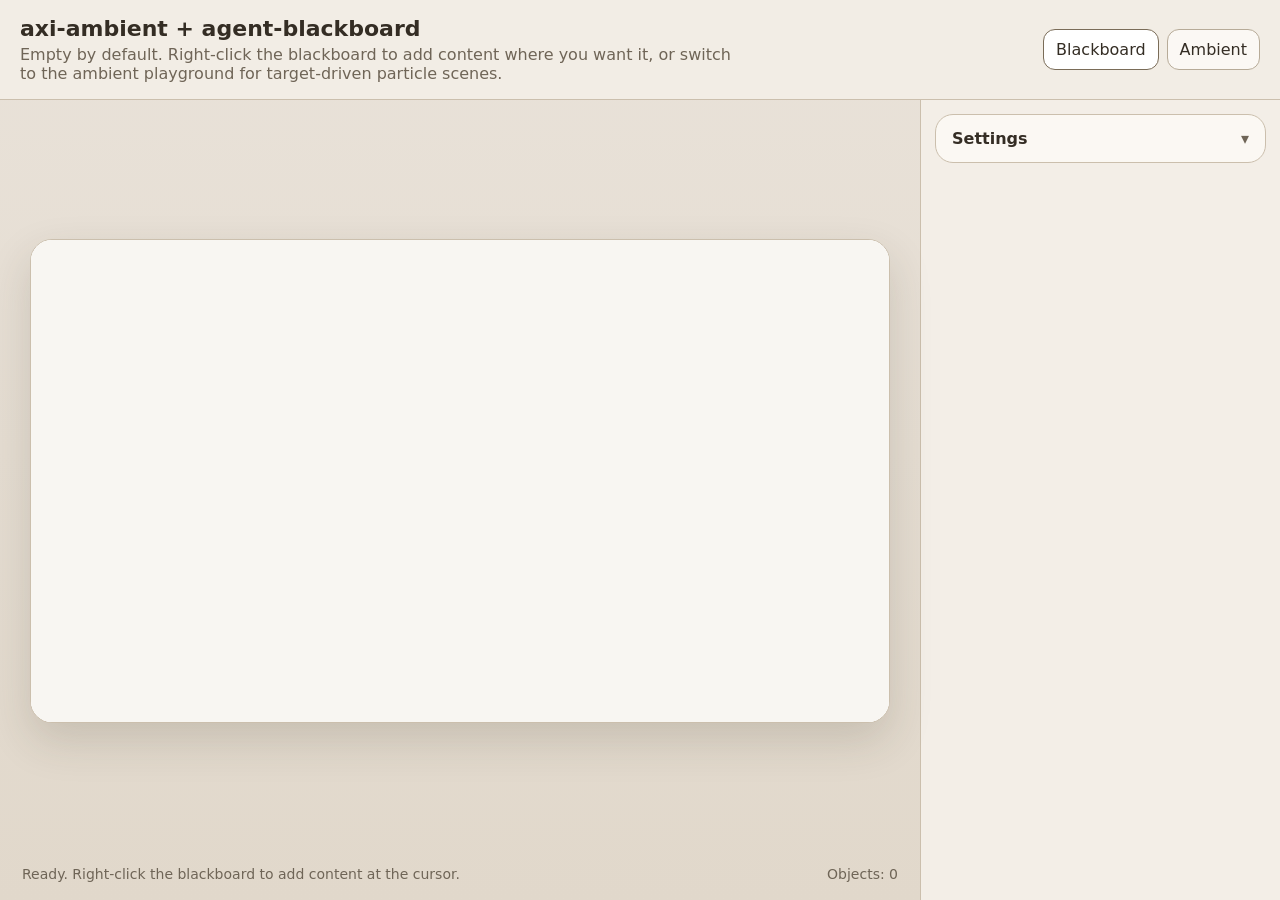
==== commit b8788163: "Implemented full component architecture * Replaced placeholder root files for **agent-blackboard** a" ====
--- a/demo.html
+++ b/demo.html
@@ -1,984 +1,12 @@
 <!doctype html>
-<html lang="ro">
+<html lang="en">
   <head>
     <meta charset="utf-8" />
+    <meta http-equiv="refresh" content="0; url=./demo/index.html" />
     <meta name="viewport" content="width=device-width, initial-scale=1" />
     <title>axi-ambient + agent-blackboard demo</title>
-    <style>
-      :root {
-        color-scheme: dark;
-      }
-      * { box-sizing: border-box; }
-      body {
-        margin: 0;
-        font-family: Inter, system-ui, sans-serif;
-        background: #020617;
-        color: #e2e8f0;
-        height: 100vh;
-        display: flex;
-        flex-direction: column;
-      }
-      .header {
-        padding: 12px 20px;
-        background: #0f172a;
-        border-bottom: 1px solid #1e293b;
-        display: flex;
-        align-items: center;
-        gap: 16px;
-        flex-shrink: 0;
-      }
-      .header h1 {
-        margin: 0;
-        font-size: 18px;
-        font-weight: 600;
-        color: #93c5fd;
-      }
-      .tabs {
-        display: flex;
-        gap: 4px;
-      }
-      .tab-btn {
-        padding: 8px 18px;
-        border: 1px solid #334155;
-        background: #0f172a;
-        color: #94a3b8;
-        border-radius: 8px 8px 0 0;
-        cursor: pointer;
-        font-size: 14px;
-        transition: all 200ms ease;
-      }
-      .tab-btn:hover { background: #1e293b; color: #e2e8f0; }
-      .tab-btn.active {
-        background: #1e293b;
-        color: #93c5fd;
-        border-bottom-color: #1e293b;
-      }
-      .main-area {
-        flex: 1;
-        display: flex;
-        overflow: hidden;
-      }
-      .blackboard-container {
-        flex: 1;
-        position: relative;
-        min-height: 0;
-      }
-      agent-blackboard {
-        display: block;
-        width: 100%;
-        height: 100%;
-      }
-      axi-ambient {
-        display: block;
-        width: 100%;
-        height: 100%;
-      }
-      .controls-panel {
-        width: 380px;
-        background: #0f172a;
-        border-left: 1px solid #1e293b;
-        overflow-y: auto;
-        flex-shrink: 0;
-        display: flex;
-        flex-direction: column;
-      }
-      .controls-panel .tab-content {
-        display: none;
-        padding: 16px;
-        flex: 1;
-        overflow-y: auto;
-      }
-      .controls-panel .tab-content.active {
-        display: flex;
-        flex-direction: column;
-        gap: 12px;
-      }
-      .control-section {
-        background: #1e293b;
-        border-radius: 10px;
-        padding: 14px;
-      }
-      .control-section h3 {
-        margin: 0 0 10px;
-        font-size: 13px;
-        text-transform: uppercase;
-        letter-spacing: 0.05em;
-        color: #93c5fd;
-      }
-      .btn-grid {
-        display: grid;
-        grid-template-columns: repeat(2, 1fr);
-        gap: 6px;
-      }
-      .btn-grid-3 {
-        display: grid;
-        grid-template-columns: repeat(3, 1fr);
-        gap: 6px;
-      }
-      button {
-        border: 1px solid #334155;
-        background: #0f172a;
-        color: #e2e8f0;
-        border-radius: 6px;
-        padding: 8px 10px;
-        cursor: pointer;
-        font-size: 12px;
-        transition: all 150ms ease;
-        white-space: nowrap;
-        overflow: hidden;
-        text-overflow: ellipsis;
-      }
-      button:hover { background: #172554; border-color: #3b82f6; }
-      button:active { background: #1e3a5f; }
-      button.accent { background: #1e3a5f; border-color: #3b82f6; color: #93c5fd; }
-      button.danger { border-color: #7f1d1d; color: #fca5a5; }
-      button.danger:hover { background: #450a0a; }
-      button.success { border-color: #166534; color: #86efac; }
-      button.success:hover { background: #052e16; }
-      .status-bar {
-        padding: 10px 16px;
-        background: #020617;
-        border-top: 1px solid #1e293b;
-        font-size: 12px;
-        color: #64748b;
-        flex-shrink: 0;
-        max-height: 60px;
-        overflow-y: auto;
-      }
-      .status-bar span { color: #93c5fd; }
-      select, input[type="text"], input[type="number"] {
-        width: 100%;
-        padding: 8px 10px;
-        border: 1px solid #334155;
-        background: #0f172a;
-        color: #e2e8f0;
-        border-radius: 6px;
-        font-size: 13px;
-      }
-      select:focus, input:focus { outline: none; border-color: #3b82f6; }
-      label {
-        display: block;
-        font-size: 12px;
-        color: #94a3b8;
-        margin-bottom: 4px;
-      }
-      .input-row {
-        display: flex;
-        gap: 8px;
-        align-items: end;
-      }
-      .input-row > div { flex: 1; }
-      .ambient-demo {
-        position: absolute;
-        inset: 0;
-        display: none;
-      }
-      .ambient-demo.active {
-        display: block;
-      }
-    </style>
-    <script type="module" src="./axi-ambient.mjs"></script>
-    <script type="module" src="./agent-blackboard.mjs"></script>
   </head>
   <body>
-    <div class="header">
-      <h1>Axi Ambient + Agent Blackboard</h1>
-      <div class="tabs">
-        <button class="tab-btn active" data-tab="blackboard">Blackboard</button>
-        <button class="tab-btn" data-tab="ambient">Ambient</button>
-      </div>
-    </div>
-
-    <div class="main-area">
-      <div class="blackboard-container">
-        <agent-blackboard id="bb" theme="formal" show-ambient="true">
-        </agent-blackboard>
-        <div class="ambient-demo" id="ambientDemo">
-          <axi-ambient id="ambientEl" effect="ambient" density="700" speed="0.8" intensity="0.65" interactive="true" explode="true"></axi-ambient>
-        </div>
-      </div>
-
-      <div class="controls-panel">
-        <div class="tab-content active" id="tab-blackboard">
-          <div class="control-section">
-            <h3>Theme</h3>
-            <div class="btn-grid">
-              <button data-cmd="theme-formal">Formal</button>
-              <button data-cmd="theme-playful">Playful</button>
-              <button data-cmd="theme-quiz">Quiz</button>
-              <button data-cmd="theme-court">Court</button>
-              <button data-cmd="theme-mystery">Mystery</button>
-              <button data-cmd="theme-classroom">Classroom</button>
-              <button data-cmd="theme-minimal">Minimal</button>
-            </div>
-          </div>
-
-          <div class="control-section">
-            <h3>Background</h3>
-            <div class="btn-grid">
-              <button data-cmd="bg-dark">Dark Solid</button>
-              <button data-cmd="bg-gradient">Gradient</button>
-              <button data-cmd="bg-blue">Blue Solid</button>
-              <button data-cmd="bg-reset">Reset</button>
-            </div>
-          </div>
-
-          <div class="control-section">
-            <h3>Layout</h3>
-            <div class="btn-grid">
-              <button data-cmd="layout-free">Free</button>
-              <button data-cmd="layout-grid">Grid</button>
-              <button data-cmd="layout-row">Flex Row</button>
-              <button data-cmd="layout-col">Flex Col</button>
-            </div>
-          </div>
-
-          <div class="control-section">
-            <h3>Text</h3>
-            <div class="input-row">
-              <div><label>Text</label><input type="text" id="textInput" value="Hello Blackboard!" /></div>
-            </div>
-            <div class="btn-grid" style="margin-top:8px;">
-              <button data-cmd="text-show">Show Text</button>
-              <button data-cmd="text-title">Title</button>
-              <button data-cmd="text-type">Typewriter</button>
-              <button data-cmd="text-append">Append</button>
-              <button data-cmd="text-highlight">Highlight</button>
-              <button data-cmd="text-clear">Clear</button>
-            </div>
-          </div>
-
-          <div class="control-section">
-            <h3>Box / Card</h3>
-            <div class="btn-grid">
-              <button data-cmd="box-create">Create Box</button>
-              <button data-cmd="box-card">Card</button>
-              <button data-cmd="box-update">Update</button>
-              <button data-cmd="box-delete">Delete</button>
-            </div>
-          </div>
-
-          <div class="control-section">
-            <h3>Shapes</h3>
-            <div class="btn-grid">
-              <button data-cmd="shape-line">Line</button>
-              <button data-cmd="shape-arrow">Arrow</button>
-              <button data-cmd="shape-rect">Rect</button>
-              <button data-cmd="shape-circle">Circle</button>
-              <button data-cmd="shape-path">Path</button>
-            </div>
-          </div>
-
-          <div class="control-section">
-            <h3>SVG</h3>
-            <div class="btn-grid">
-              <button data-cmd="svg-show">Show SVG</button>
-              <button data-cmd="svg-replace">Replace</button>
-              <button data-cmd="svg-highlight">Highlight</button>
-              <button data-cmd="svg-zoom">Zoom</button>
-            </div>
-          </div>
-
-          <div class="control-section">
-            <h3>Image</h3>
-            <div class="btn-grid">
-              <button data-cmd="img-show">Show Image</button>
-              <button data-cmd="img-replace">Replace</button>
-              <button data-cmd="img-highlight">Highlight</button>
-            </div>
-          </div>
-
-          <div class="control-section">
-            <h3>YouTube</h3>
-            <div class="input-row">
-              <div><label>URL</label><input type="text" id="ytUrl" value="https://www.youtube.com/watch?v=dQw4w9WgXcQ" /></div>
-            </div>
-            <div class="btn-grid" style="margin-top:8px;">
-              <button data-cmd="yt-load">Load</button>
-              <button data-cmd="yt-segment">Segment 0-30</button>
-              <button data-cmd="yt-pause">Pause</button>
-              <button data-cmd="yt-seek">Seek 15s</button>
-            </div>
-          </div>
-
-          <div class="control-section">
-            <h3>List</h3>
-            <div class="btn-grid">
-              <button data-cmd="list-show">Show List</button>
-              <button data-cmd="list-add">Add Item</button>
-              <button data-cmd="list-reveal">Reveal</button>
-              <button data-cmd="list-remove">Remove</button>
-            </div>
-          </div>
-
-          <div class="control-section">
-            <h3>Table</h3>
-            <div class="btn-grid">
-              <button data-cmd="table-show">Show Table</button>
-              <button data-cmd="table-update">Update Row</button>
-              <button data-cmd="table-cell">Update Cell</button>
-              <button data-cmd="table-sort">Sort</button>
-            </div>
-          </div>
-
-          <div class="control-section">
-            <h3>Timer</h3>
-            <div class="input-row">
-              <div><label>Seconds</label><input type="number" id="timerSec" value="60" min="1" max="3600" /></div>
-            </div>
-            <div class="btn-grid" style="margin-top:8px;">
-              <button data-cmd="timer-show">Show</button>
-              <button data-cmd="timer-start">Start</button>
-              <button data-cmd="timer-pause">Pause</button>
-              <button data-cmd="timer-resume">Resume</button>
-              <button data-cmd="timer-stop">Stop</button>
-              <button data-cmd="timer-reset">Reset</button>
-            </div>
-          </div>
-
-          <div class="control-section">
-            <h3>Progress</h3>
-            <div class="btn-grid">
-              <button data-cmd="progress-show">Show</button>
-              <button data-cmd="progress-25">25%</button>
-              <button data-cmd="progress-50">50%</button>
-              <button data-cmd="progress-75">75%</button>
-              <button data-cmd="progress-100">100%</button>
-            </div>
-          </div>
-
-          <div class="control-section">
-            <h3>Input</h3>
-            <div class="btn-grid">
-              <button data-cmd="input-text">Text Input</button>
-              <button data-cmd="input-private">Private Text</button>
-              <button data-cmd="input-choice">Choice</button>
-              <button data-cmd="input-multi">Multi Choice</button>
-              <button data-cmd="input-vote">Vote</button>
-              <button data-cmd="input-reaction">Reaction</button>
-              <button data-cmd="input-close">Close</button>
-              <button data-cmd="input-status">Status</button>
-            </div>
-          </div>
-
-          <div class="control-section">
-            <h3>Transitions</h3>
-            <div class="btn-grid-3">
-              <button data-cmd="tr-fadeIn">fadeIn</button>
-              <button data-cmd="tr-slideIn">slideIn</button>
-              <button data-cmd="tr-scaleIn">scaleIn</button>
-              <button data-cmd="tr-typewriter">typewriter</button>
-              <button data-cmd="tr-pulse">pulse</button>
-              <button data-cmd="tr-flash">flash</button>
-              <button data-cmd="tr-shake">shake</button>
-              <button data-cmd="tr-draw">draw</button>
-            </div>
-          </div>
-
-          <div class="control-section">
-            <h3>Object Transform</h3>
-            <div class="btn-grid">
-              <button data-cmd="obj-move">Move</button>
-              <button data-cmd="obj-resize">Resize</button>
-              <button data-cmd="obj-transform">Transform</button>
-              <button data-cmd="obj-hide">Hide</button>
-              <button data-cmd="obj-show">Show</button>
-              <button data-cmd="obj-delete">Delete</button>
-            </div>
-          </div>
-
-          <div class="control-section">
-            <h3>Scene</h3>
-            <div class="btn-grid">
-              <button data-cmd="scene-clear" class="danger">Clear All</button>
-              <button data-cmd="scene-clear-ui">Clear UI</button>
-              <button data-cmd="scene-export">Export</button>
-            </div>
-          </div>
-
-          <div class="control-section">
-            <h3>Ambient Background</h3>
-            <div class="btn-grid">
-              <button data-cmd="ambient-setup">Setup Ambient</button>
-              <button data-cmd="ambient-show">Show</button>
-              <button data-cmd="ambient-hide">Hide</button>
-              <button data-cmd="ambient-remove">Remove</button>
-            </div>
-          </div>
-
-          <div class="control-section">
-            <h3>Protocol Demo</h3>
-            <div class="btn-grid">
-              <button data-cmd="proto-common">Common Board</button>
-              <button data-cmd="proto-user">User Board</button>
-              <button data-cmd="proto-batch">Batch Cmd</button>
-            </div>
-          </div>
-
-          <div class="control-section">
-            <h3>SDK Demo</h3>
-            <div class="btn-grid">
-              <button data-cmd="sdk-quiz" class="accent">Quiz Flow</button>
-              <button data-cmd="sdk-game" class="success">Game Flow</button>
-              <button data-cmd="sdk-pitch" class="accent">Pitch Flow</button>
-              <button data-cmd="sdk-recap" class="success">Recap Flow</button>
-            </div>
-          </div>
-        </div>
-
-        <div class="tab-content" id="tab-ambient">
-          <div class="control-section">
-            <h3>Lifecycle</h3>
-            <div class="btn-grid">
-              <button data-cmd="a-startCycle">Start Cycle</button>
-              <button data-cmd="a-converge">Converge</button>
-              <button data-cmd="a-hold">Hold</button>
-              <button data-cmd="a-explode">Explode</button>
-              <button data-cmd="a-scatter">Scatter</button>
-              <button data-cmd="a-pause">Pause</button>
-              <button data-cmd="a-resume">Resume</button>
-            </div>
-          </div>
-
-          <div class="control-section">
-            <h3>Target Modes</h3>
-            <div class="btn-grid">
-              <button data-cmd="a-asciiAxi">ASCII AXI</button>
-              <button data-cmd="a-asciiCore">ASCII CORE</button>
-              <button data-cmd="a-message">Message</button>
-              <button data-cmd="a-shapeCircle">Circle</button>
-              <button data-cmd="a-shapeSpiral">Spiral</button>
-              <button data-cmd="a-shapeWave">Wave</button>
-              <button data-cmd="a-shapeGrid">Grid</button>
-            </div>
-          </div>
-
-          <div class="control-section">
-            <h3>Explosion</h3>
-            <div class="btn-grid">
-              <button data-cmd="a-expRadial">Radial</button>
-              <button data-cmd="a-expRandom">Random</button>
-              <button data-cmd="a-expDirectional">Directional</button>
-              <button data-cmd="a-expBurst">Burst Wave</button>
-            </div>
-          </div>
-
-          <div class="control-section">
-            <h3>Hold Mode</h3>
-            <div class="btn-grid">
-              <button data-cmd="a-holdStatic">Static</button>
-              <button data-cmd="a-holdJitter">Jitter</button>
-              <button data-cmd="a-holdOrbit">Orbit</button>
-              <button data-cmd="a-holdFlow">Flow</button>
-            </div>
-          </div>
-
-          <div class="control-section">
-            <h3>Alpha Field</h3>
-            <div class="btn-grid">
-              <button data-cmd="a-alphaVert">Vertical</button>
-              <button data-cmd="a-alphaHoriz">Horizontal</button>
-              <button data-cmd="a-alphaRadial">Radial</button>
-              <button data-cmd="a-alphaLinear">Linear</button>
-            </div>
-          </div>
-
-          <div class="control-section">
-            <h3>Full Config</h3>
-            <button data-cmd="a-fullConfig" class="accent" style="width:100%;">Apply Full Config + Start Cycle</button>
-          </div>
-        </div>
-      </div>
-    </div>
-
-    <div class="status-bar" id="status">
-      <span>Ready.</span> Click buttons to control the blackboard or ambient background.
-    </div>
-
-    <script type="module">
-      import { createBlackboardSDK } from "./agent-blackboard.mjs";
-
-      const bb = document.getElementById("bb");
-      const ambientEl = document.getElementById("ambientEl");
-      const ambientDemo = document.getElementById("ambientDemo");
-      const status = document.getElementById("status");
-
-      function setStatus(text) {
-        status.innerHTML = `<span>${new Date().toLocaleTimeString()}</span> ${text}`;
-      }
-
-      document.querySelectorAll(".tab-btn").forEach((btn) => {
-        btn.addEventListener("click", () => {
-          document.querySelectorAll(".tab-btn").forEach((b) => b.classList.remove("active"));
-          document.querySelectorAll(".tab-content").forEach((c) => c.classList.remove("active"));
-          btn.classList.add("active");
-          const tab = btn.dataset.tab;
-          document.getElementById(`tab-${tab}`).classList.add("active");
-          if (tab === "ambient") {
-            ambientDemo.classList.add("active");
-            bb.style.display = "none";
-            setTimeout(() => ambientEl._resize?.(), 100);
-          } else {
-            ambientDemo.classList.remove("active");
-            bb.style.display = "block";
-          }
-        });
-      });
-
-      const alphaPresets = {
-        vertical: { type: "vertical", stops: [{ pos: 0, alpha: 0.03 }, { pos: 0.35, alpha: 0.15 }, { pos: 1, alpha: 0.9 }] },
-        horizontal: { type: "horizontal", stops: [{ pos: 0, alpha: 0.05 }, { pos: 0.3, alpha: 0.1 }, { pos: 1, alpha: 0.88 }] },
-        radial: { type: "radial", stops: [{ pos: 0, alpha: 0.95 }, { pos: 1, alpha: 0.08 }] },
-        linear: { type: "linear", linear: { x1: 0.1, y1: 0.1, x2: 0.9, y2: 0.9 }, stops: [{ pos: 0, alpha: 0.05 }, { pos: 0.6, alpha: 0.2 }, { pos: 1, alpha: 0.95 }] },
-      };
-
-      const asciiAxi = `
-   #######
- ## AXI  ##
-#  AMBIENT #
- ## LAB  ##
-   #######
-`;
-      const asciiCore = `
- @@@@@@@
-@@     @@
-@ CORE  @
-@ TEST  @
-@@     @@
- @@@@@@@
-`;
-
-      const handlers = {};
-
-      handlers["theme-formal"] = () => { bb.setTheme("formal"); setStatus("Theme: formal"); };
-      handlers["theme-playful"] = () => { bb.setTheme("playful"); setStatus("Theme: playful"); };
-      handlers["theme-quiz"] = () => { bb.setTheme("quiz"); setStatus("Theme: quiz"); };
-      handlers["theme-court"] = () => { bb.setTheme("court"); setStatus("Theme: court"); };
-      handlers["theme-mystery"] = () => { bb.setTheme("mystery"); setStatus("Theme: mystery"); };
-      handlers["theme-classroom"] = () => { bb.setTheme("classroom"); setStatus("Theme: classroom"); };
-      handlers["theme-minimal"] = () => { bb.setTheme("minimal"); setStatus("Theme: minimal"); };
-
-      handlers["bg-dark"] = () => { bb.setBackground({ color: "#0f172a" }); setStatus("Background: dark"); };
-      handlers["bg-gradient"] = () => { bb.setBackground({ gradient: { direction: "135deg", stops: ["#1e3a5f", "#0f172a", "#1a0a2e"] } }); setStatus("Background: gradient"); };
-      handlers["bg-blue"] = () => { bb.setBackground({ color: "#0c1929" }); setStatus("Background: blue"); };
-      handlers["bg-reset"] = () => { bb.setBackground({ color: "" }); setStatus("Background: reset"); };
-
-      handlers["layout-free"] = () => { bb.setLayout("free"); setStatus("Layout: free"); };
-      handlers["layout-grid"] = () => { bb.setLayout("grid"); setStatus("Layout: grid"); };
-      handlers["layout-row"] = () => { bb.setLayout("flex-row"); setStatus("Layout: flex-row"); };
-      handlers["layout-col"] = () => { bb.setLayout("flex-col"); setStatus("Layout: flex-col"); };
-
-      handlers["text-show"] = () => {
-        const text = document.getElementById("textInput").value;
-        bb.applyCommand({ op: "text.show", id: "demo-text", content: text, geometry: { x: 40, y: 40, width: 400 }, style: { fontSize: "18px", color: "var(--bb-text)" }, transition: { type: "fadeIn", durationMs: 400 } });
-        setStatus(`Text shown: "${text}"`);
-      };
-      handlers["text-title"] = () => {
-        bb.applyCommand({ op: "text.show", id: "demo-title", content: "Welcome to Agent Blackboard", geometry: { x: 40, y: 20, width: 500 }, style: { fontSize: "32px", fontWeight: "700", color: "var(--bb-accent)" }, transition: { type: "slideIn", durationMs: 500 } });
-        setStatus("Title shown");
-      };
-      handlers["text-type"] = () => {
-        bb.applyCommand({ op: "text.show", id: "demo-typewriter", content: "This text appears character by character...", geometry: { x: 40, y: 120, width: 500 }, style: { fontSize: "16px", color: "var(--bb-text-muted)" }, transition: { type: "typewriter", durationMs: 2000 } });
-        setStatus("Typewriter text");
-      };
-      handlers["text-append"] = () => {
-        bb.applyCommand({ op: "text.append", id: "demo-text", content: "\n--- Appended line ---" });
-        setStatus("Text appended");
-      };
-      handlers["text-highlight"] = () => {
-        bb.applyCommand({ op: "text.highlight", id: "demo-text", content: { text: "Blackboard", color: "#fbbf24" } });
-        setStatus("Text highlighted");
-      };
-      handlers["text-clear"] = () => {
-        bb.applyCommand({ op: "text.clear", id: "demo-text" });
-        setStatus("Text cleared");
-      };
-
-      handlers["box-create"] = () => {
-        bb.applyCommand({ op: "object.create", id: "demo-box", type: "box", content: "This is a box/card container", geometry: { x: 40, y: 200, width: 300, height: 120 }, style: { padding: "20px" }, transition: { type: "scaleIn", durationMs: 400 } });
-        setStatus("Box created");
-      };
-      handlers["box-card"] = () => {
-        bb.applyCommand({ op: "object.create", id: "demo-card", type: "box", content: "Card with accent border", geometry: { x: 360, y: 200, width: 280, height: 120 }, style: { padding: "20px", borderColor: "var(--bb-accent)", borderWidth: "2px" }, transition: { type: "slideIn", direction: "right", durationMs: 400 } });
-        setStatus("Card created");
-      };
-      handlers["box-update"] = () => {
-        bb.applyCommand({ op: "object.update", id: "demo-box", content: "Updated box content!", style: { borderColor: "var(--bb-success)" }, transition: { type: "pulse", durationMs: 300 } });
-        setStatus("Box updated");
-      };
-      handlers["box-delete"] = () => {
-        bb.applyCommand({ op: "object.delete", id: "demo-box", transition: { type: "fadeOut", durationMs: 300 } });
-        bb.applyCommand({ op: "object.delete", id: "demo-card", transition: { type: "fadeOut", durationMs: 300 } });
-        setStatus("Boxes deleted");
-      };
-
-      handlers["shape-line"] = () => {
-        bb.applyCommand({ op: "shape.line", id: "demo-line", geometry: { x: 40, y: 350, width: 400, height: 10, x1: 0, y1: 5, x2: 400, y2: 5 }, style: { color: "var(--bb-accent)", strokeWidth: 3 }, transition: { type: "draw", durationMs: 600 } });
-        setStatus("Line drawn");
-      };
-      handlers["shape-arrow"] = () => {
-        bb.applyCommand({ op: "shape.arrow", id: "demo-arrow", geometry: { x: 40, y: 380, width: 300, height: 40, x1: 0, y1: 20, x2: 280, y2: 20 }, style: { color: "var(--bb-success)" } });
-        setStatus("Arrow drawn");
-      };
-      handlers["shape-rect"] = () => {
-        bb.applyCommand({ op: "shape.rect", id: "demo-rect", geometry: { x: 400, y: 350, width: 120, height: 80 }, style: { fill: "rgba(59,130,246,0.15)", color: "var(--bb-accent)", strokeWidth: 2, rx: 8 } });
-        setStatus("Rect drawn");
-      };
-      handlers["shape-circle"] = () => {
-        bb.applyCommand({ op: "shape.circle", id: "demo-circle", geometry: { x: 400, y: 450 }, content: { radius: 40 }, style: { fill: "rgba(34,197,94,0.15)", color: "var(--bb-success)", strokeWidth: 2 } });
-        setStatus("Circle drawn");
-      };
-      handlers["shape-path"] = () => {
-        bb.applyCommand({ op: "shape.path", id: "demo-path", content: "M 10 50 Q 50 10 90 50 T 170 50", geometry: { x: 40, y: 440, width: 200, height: 80 }, style: { fill: "none", color: "var(--bb-warning)", strokeWidth: 2 }, transition: { type: "draw", durationMs: 800 } });
-        setStatus("Path drawn");
-      };
-
-      const sampleSVG = `<svg viewBox="0 0 200 100" xmlns="http://www.w3.org/2000/svg"><rect x="10" y="10" width="80" height="80" fill="none" stroke="#3b82f6" stroke-width="2" rx="8"/><circle cx="150" cy="50" r="40" fill="none" stroke="#22c55e" stroke-width="2"/><line x1="90" y1="50" x2="110" y2="50" stroke="#f59e0b" stroke-width="2"/></svg>`;
-      const sampleSVG2 = `<svg viewBox="0 0 200 100" xmlns="http://www.w3.org/2000/svg"><polygon points="100,10 190,90 10,90" fill="none" stroke="#ef4444" stroke-width="2"/><circle cx="100" cy="60" r="20" fill="none" stroke="#a855f7" stroke-width="2"/></svg>`;
-
-      handlers["svg-show"] = () => {
-        bb.applyCommand({ op: "svg.show", id: "demo-svg", content: sampleSVG, geometry: { x: 40, y: 350, width: 200, height: 100 }, transition: { type: "scaleIn", durationMs: 400 } });
-        setStatus("SVG shown");
-      };
-      handlers["svg-replace"] = () => {
-        bb.applyCommand({ op: "svg.replace", id: "demo-svg", content: sampleSVG2 });
-        setStatus("SVG replaced");
-      };
-      handlers["svg-highlight"] = () => {
-        bb.applyCommand({ op: "svg.highlight", id: "demo-svg", content: { selector: "circle", color: "#fbbf24", filter: "drop-shadow(0 0 12px #fbbf24)" } });
-        setStatus("SVG highlighted");
-      };
-      handlers["svg-zoom"] = () => {
-        bb.applyCommand({ op: "svg.zoom", id: "demo-svg", content: { scale: 1.5, origin: "center" } });
-        setStatus("SVG zoomed");
-      };
-
-      handlers["img-show"] = () => {
-        bb.applyCommand({ op: "image.show", id: "demo-img", content: "https://picsum.photos/seed/blackboard/400/250", geometry: { x: 40, y: 350, width: 400, height: 250 }, transition: { type: "fadeIn", durationMs: 500 } });
-        setStatus("Image shown");
-      };
-      handlers["img-replace"] = () => {
-        bb.applyCommand({ op: "image.replace", id: "demo-img", content: "https://picsum.photos/seed/ambient/400/250" });
-        setStatus("Image replaced");
-      };
-      handlers["img-highlight"] = () => {
-        bb.applyCommand({ op: "image.highlight", id: "demo-img", content: { color: "var(--bb-accent)" } });
-        setStatus("Image highlighted");
-      };
-
-      handlers["yt-load"] = () => {
-        const url = document.getElementById("ytUrl").value;
-        bb.applyCommand({ op: "youtube.load", id: "demo-yt", content: { url }, geometry: { x: 40, y: 350, width: 480, height: 270 } });
-        setStatus("YouTube loaded");
-      };
-      handlers["yt-segment"] = () => {
-        const url = document.getElementById("ytUrl").value;
-        bb.applyCommand({ op: "youtube.segment", id: "demo-yt", content: { url, start: 0, end: 30 }, geometry: { x: 40, y: 350, width: 480, height: 270 } });
-        setStatus("YouTube segment 0-30s");
-      };
-      handlers["yt-pause"] = () => { bb.applyCommand({ op: "youtube.pause", id: "demo-yt" }); setStatus("YouTube paused"); };
-      handlers["yt-seek"] = () => { bb.applyCommand({ op: "youtube.seek", id: "demo-yt", content: { seconds: 15 } }); setStatus("YouTube seek 15s"); };
-
-      handlers["list-show"] = () => {
-        bb.applyCommand({ op: "list.show", id: "demo-list", content: ["Step 1: Initialize", "Step 2: Configure", "Step 3: Execute"], geometry: { x: 40, y: 350, width: 300 }, style: { padding: "12px" }, transition: { type: "slideIn", durationMs: 400 }, hiddenItems: [2] });
-        setStatus("List shown (item 3 hidden)");
-      };
-      handlers["list-add"] = () => {
-        bb.applyCommand({ op: "list.add", id: "demo-list", content: "Step 4: Verify" });
-        setStatus("List item added");
-      };
-      handlers["list-reveal"] = () => {
-        bb.applyCommand({ op: "list.reveal", id: "demo-list", content: { index: 2 } });
-        setStatus("List item revealed");
-      };
-      handlers["list-remove"] = () => {
-        bb.applyCommand({ op: "list.remove", id: "demo-list", content: { index: 0 } });
-        setStatus("List item removed");
-      };
-
-      handlers["table-show"] = () => {
-        bb.applyCommand({ op: "table.show", id: "demo-table", content: { headers: ["Player", "Score", "Status"], rows: [["Alice", 150, "Active"], ["Bob", 120, "Active"], ["Charlie", 90, "Waiting"]] }, geometry: { x: 40, y: 350, width: 400 }, style: { padding: "8px" }, transition: { type: "fadeIn", durationMs: 400 } });
-        setStatus("Table shown");
-      };
-      handlers["table-update"] = () => {
-        bb.applyCommand({ op: "table.updateRow", id: "demo-table", content: { index: 1, row: ["Bob", 180, "Leading"] } });
-        setStatus("Table row updated");
-      };
-      handlers["table-cell"] = () => {
-        bb.applyCommand({ op: "table.updateCell", id: "demo-table", content: { row: 2, col: 2, value: "Active" } });
-        setStatus("Table cell updated");
-      };
-      handlers["table-sort"] = () => {
-        bb.applyCommand({ op: "table.sort", id: "demo-table", content: { column: 1, asc: false } });
-        setStatus("Table sorted by score desc");
-      };
-
-      handlers["timer-show"] = () => {
-        const sec = parseInt(document.getElementById("timerSec").value) || 60;
-        bb.applyCommand({ op: "timer.show", id: "demo-timer", content: { seconds: sec, label: "Countdown" }, geometry: { x: 40, y: 350, width: 200 }, transition: { type: "scaleIn", durationMs: 400 } });
-        setStatus(`Timer shown: ${sec}s`);
-      };
-      handlers["timer-start"] = () => { bb.applyCommand({ op: "timer.start", id: "demo-timer" }); setStatus("Timer started"); };
-      handlers["timer-pause"] = () => { bb.applyCommand({ op: "timer.pause", id: "demo-timer" }); setStatus("Timer paused"); };
-      handlers["timer-resume"] = () => { bb.applyCommand({ op: "timer.resume", id: "demo-timer" }); setStatus("Timer resumed"); };
-      handlers["timer-stop"] = () => { bb.applyCommand({ op: "timer.stop", id: "demo-timer" }); setStatus("Timer stopped"); };
-      handlers["timer-reset"] = () => { bb.applyCommand({ op: "timer.reset", id: "demo-timer" }); setStatus("Timer reset"); };
-
-      handlers["progress-show"] = () => {
-        bb.applyCommand({ op: "progress.show", id: "demo-progress", content: { value: 0, max: 100, label: "Progress" }, geometry: { x: 40, y: 350, width: 300 } });
-        setStatus("Progress shown");
-      };
-      handlers["progress-25"] = () => { bb.applyCommand({ op: "progress.update", id: "demo-progress", content: { value: 25 } }); setStatus("Progress: 25%"); };
-      handlers["progress-50"] = () => { bb.applyCommand({ op: "progress.update", id: "demo-progress", content: { value: 50 } }); setStatus("Progress: 50%"); };
-      handlers["progress-75"] = () => { bb.applyCommand({ op: "progress.update", id: "demo-progress", content: { value: 75 } }); setStatus("Progress: 75%"); };
-      handlers["progress-100"] = () => { bb.applyCommand({ op: "progress.update", id: "demo-progress", content: { value: 100 } }); setStatus("Progress: 100%"); };
-
-      handlers["input-text"] = () => {
-        bb.applyCommand({ op: "input.text", id: "demo-input", content: { prompt: "What is your answer?", placeholder: "Type here..." }, geometry: { x: 40, y: 350, width: 300 }, transition: { type: "slideIn", durationMs: 400 } });
-        setStatus("Text input shown");
-      };
-      handlers["input-private"] = () => {
-        bb.applyCommand({ op: "input.privateText", id: "demo-input", content: { prompt: "Private answer (hidden):", placeholder: "Secret..." }, geometry: { x: 40, y: 350, width: 300 }, transition: { type: "slideIn", durationMs: 400 } });
-        setStatus("Private text input shown");
-      };
-      handlers["input-choice"] = () => {
-        bb.applyCommand({ op: "input.choice", id: "demo-input", content: { prompt: "Choose one:", options: ["Option A", "Option B", "Option C"] }, geometry: { x: 40, y: 350, width: 300 }, transition: { type: "scaleIn", durationMs: 400 } });
-        setStatus("Choice input shown");
-      };
-      handlers["input-multi"] = () => {
-        bb.applyCommand({ op: "input.multiChoice", id: "demo-input", content: { prompt: "Select all that apply:", options: ["Feature 1", "Feature 2", "Feature 3", "Feature 4"] }, geometry: { x: 40, y: 350, width: 300 }, transition: { type: "scaleIn", durationMs: 400 } });
-        setStatus("Multi-choice input shown");
-      };
-      handlers["input-vote"] = () => {
-        bb.applyCommand({ op: "input.vote", id: "demo-input", content: { prompt: "Vote for the best option:", options: ["Team Alpha", "Team Beta", "Team Gamma"] }, geometry: { x: 40, y: 350, width: 300 }, transition: { type: "fadeIn", durationMs: 400 } });
-        setStatus("Vote input shown");
-      };
-      handlers["input-reaction"] = () => {
-        bb.applyCommand({ op: "input.reaction", id: "demo-input", content: { prompt: "How do you feel?", reactions: ["👍", "👎", "❤️", "🎉", "😂", "🤔", "🔥", "👏"] }, geometry: { x: 40, y: 350, width: 350 }, transition: { type: "scaleIn", durationMs: 400 } });
-        setStatus("Reaction input shown");
-      };
-      handlers["input-close"] = () => { bb.applyCommand({ op: "input.close", id: "demo-input" }); setStatus("Input closed"); };
-      handlers["input-status"] = () => { bb.applyCommand({ op: "input.status", id: "demo-input" }); setStatus("Input status shown"); };
-
-      handlers["tr-fadeIn"] = () => {
-        bb.applyCommand({ op: "text.show", id: "demo-tr", content: "Fade In Effect", geometry: { x: 40, y: 350, width: 300 }, style: { fontSize: "24px", color: "var(--bb-accent)" }, transition: { type: "fadeIn", durationMs: 800 } });
-        setStatus("Transition: fadeIn");
-      };
-      handlers["tr-slideIn"] = () => {
-        bb.applyCommand({ op: "text.show", id: "demo-tr", content: "Slide In Effect", geometry: { x: 40, y: 350, width: 300 }, style: { fontSize: "24px", color: "var(--bb-success)" }, transition: { type: "slideIn", direction: "left", durationMs: 600 } });
-        setStatus("Transition: slideIn");
-      };
-      handlers["tr-scaleIn"] = () => {
-        bb.applyCommand({ op: "text.show", id: "demo-tr", content: "Scale In Effect", geometry: { x: 40, y: 350, width: 300 }, style: { fontSize: "24px", color: "var(--bb-warning)" }, transition: { type: "scaleIn", durationMs: 500 } });
-        setStatus("Transition: scaleIn");
-      };
-      handlers["tr-typewriter"] = () => {
-        bb.applyCommand({ op: "text.show", id: "demo-tr", content: "Typewriter typing effect...", geometry: { x: 40, y: 350, width: 400 }, style: { fontSize: "18px", color: "var(--bb-text)" }, transition: { type: "typewriter", durationMs: 2000 } });
-        setStatus("Transition: typewriter");
-      };
-      handlers["tr-pulse"] = () => {
-        bb.applyCommand({ op: "text.show", id: "demo-tr", content: "Pulse Effect", geometry: { x: 40, y: 350, width: 300 }, style: { fontSize: "24px", color: "var(--bb-accent)" }, transition: { type: "pulse", durationMs: 600 } });
-        setStatus("Transition: pulse");
-      };
-      handlers["tr-flash"] = () => {
-        bb.applyCommand({ op: "text.show", id: "demo-tr", content: "Flash Effect", geometry: { x: 40, y: 350, width: 300 }, style: { fontSize: "24px", color: "var(--bb-danger)" }, transition: { type: "flash", durationMs: 400 } });
-        setStatus("Transition: flash");
-      };
-      handlers["tr-shake"] = () => {
-        bb.applyCommand({ op: "text.show", id: "demo-tr", content: "Shake Effect", geometry: { x: 40, y: 350, width: 300 }, style: { fontSize: "24px", color: "var(--bb-warning)" }, transition: { type: "shake", durationMs: 400 } });
-        setStatus("Transition: shake");
-      };
-      handlers["tr-draw"] = () => {
-        bb.applyCommand({ op: "shape.line", id: "demo-tr", geometry: { x: 40, y: 400, width: 300, height: 10, x1: 0, y1: 5, x2: 300, y2: 5 }, style: { color: "var(--bb-accent)", strokeWidth: 4 }, transition: { type: "draw", durationMs: 1000 } });
-        setStatus("Transition: draw");
-      };
-
-      handlers["obj-move"] = () => {
-        bb.applyCommand({ op: "object.move", id: "demo-text", geometry: { x: 200, y: 200 }, transition: { type: "smoothMove", durationMs: 500 } });
-        setStatus("Object moved");
-      };
-      handlers["obj-resize"] = () => {
-        bb.applyCommand({ op: "object.resize", id: "demo-text", geometry: { width: 500 } });
-        setStatus("Object resized");
-      };
-      handlers["obj-transform"] = () => {
-        bb.applyCommand({ op: "object.transform", id: "demo-text", content: { rotation: 5, scale: 1.1 } });
-        setStatus("Object transformed");
-      };
-      handlers["obj-hide"] = () => {
-        bb.applyCommand({ op: "object.hide", id: "demo-text", transition: { type: "fadeOut", durationMs: 300 } });
-        setStatus("Object hidden");
-      };
-      handlers["obj-show"] = () => {
-        bb.applyCommand({ op: "object.show", id: "demo-text", transition: { type: "fadeIn", durationMs: 300 } });
-        setStatus("Object shown");
-      };
-      handlers["obj-delete"] = () => {
-        bb.applyCommand({ op: "object.delete", id: "demo-text", transition: { type: "fadeOut", durationMs: 300 } });
-        setStatus("Object deleted");
-      };
-
-      handlers["scene-clear"] = () => { bb.clear(); setStatus("Scene cleared"); };
-      handlers["scene-clear-ui"] = () => { bb.clearLayer("ui"); setStatus("UI layer cleared"); };
-      handlers["scene-export"] = () => { bb.applyCommand({ op: "scene.exportImage" }); setStatus("Export requested (check event)"); };
-
-      handlers["ambient-setup"] = () => {
-        bb.setupAmbient({ effect: "ambient", density: 500, speed: 0.7, intensity: 0.5 });
-        bb.showAmbient();
-        setStatus("Ambient background setup");
-      };
-      handlers["ambient-show"] = () => { bb.showAmbient(); setStatus("Ambient shown"); };
-      handlers["ambient-hide"] = () => { bb.hideAmbient(); setStatus("Ambient hidden"); };
-      handlers["ambient-remove"] = () => { bb.removeAmbient(); setStatus("Ambient removed"); };
-
-      handlers["proto-common"] = () => {
-        const payload = { version: 1, commands: [
-          { op: "scene.clear" },
-          { op: "text.show", id: "proto-common-text", content: "Common Blackboard - visible to all", geometry: { x: 40, y: 40, width: 400 }, style: { fontSize: "24px", color: "var(--bb-accent)" }, transition: { type: "slideIn", durationMs: 500 } },
-          { op: "timer.show", id: "proto-common-timer", content: { seconds: 120, label: "Game Timer" }, geometry: { x: 40, y: 100, width: 200 }, transition: { type: "scaleIn", durationMs: 400 } },
-        ]};
-        const json = JSON.stringify(payload);
-        const encoded = btoa(json).replace(/\+/g, "-").replace(/\//g, "_").replace(/=/g, "");
-        const line = `blackboard:socrates::${encoded}`;
-        bb.processProtocolLine(line);
-        setStatus("Protocol: common board (socrates::)");
-      };
-      handlers["proto-user"] = () => {
-        const payload = { version: 1, commands: [
-          { op: "scene.clear" },
-          { op: "text.show", id: "proto-user-text", content: "Private Board for user-ana", geometry: { x: 40, y: 40, width: 400 }, style: { fontSize: "20px", color: "var(--bb-warning)" }, transition: { type: "fadeIn", durationMs: 500 } },
-          { op: "input.privateText", id: "proto-user-input", content: { prompt: "Your secret role:", placeholder: "..." }, geometry: { x: 40, y: 100, width: 300 } },
-        ]};
-        const json = JSON.stringify(payload);
-        const encoded = btoa(json).replace(/\+/g, "-").replace(/\//g, "_").replace(/=/g, "");
-        const line = `blackboard:socrates:user-ana:${encoded}`;
-        bb.processProtocolLine(line);
-        setStatus("Protocol: user board (socrates:user-ana:)");
-      };
-      handlers["proto-batch"] = () => {
-        const payload = { version: 1, mode: "atomic", commands: [
-          { op: "scene.clear" },
-          { op: "scene.theme", content: "quiz" },
-          { op: "text.show", id: "batch-title", content: "Atomic Batch Demo", geometry: { x: 40, y: 20, width: 400 }, style: { fontSize: "28px", fontWeight: "700", color: "var(--bb-accent)" }, transition: { type: "slideIn", durationMs: 400 } },
-          { op: "timer.show", id: "batch-timer", content: { seconds: 30, label: "Quick Round" }, geometry: { x: 40, y: 80, width: 200 }, transition: { type: "scaleIn", durationMs: 300 } },
-          { op: "list.show", id: "batch-list", content: ["Question 1", "Question 2", "Question 3"], geometry: { x: 40, y: 140, width: 250 }, transition: { type: "slideIn", direction: "left", durationMs: 400 }, hiddenItems: [1, 2] },
-        ]};
-        const json = JSON.stringify(payload);
-        const encoded = btoa(json).replace(/\+/g, "-").replace(/\//g, "_").replace(/=/g, "");
-        const line = `blackboard:socrates::${encoded}`;
-        bb.processProtocolLine(line);
-        setStatus("Protocol: atomic batch");
-      };
-
-      handlers["sdk-quiz"] = () => {
-        const sdk = createBlackboardSDK("quiz-master");
-        sdk.clear()
-          .theme("quiz")
-          .text("quiz-title", "Quiz Time!", { geometry: { x: 40, y: 20, width: 400 }, style: { fontSize: "32px", fontWeight: "700", color: "var(--bb-accent)" }, transition: { type: "slideIn", durationMs: 500 } })
-          .timer("quiz-timer", 30, { geometry: { x: 40, y: 80, width: 180 }, label: "Time Left" })
-          .text("quiz-question", "What is the capital of France?", { geometry: { x: 40, y: 130, width: 400 }, style: { fontSize: "20px" }, transition: { type: "typewriter", durationMs: 1500 } })
-          .askChoice("quiz-answer", "Choose:", { options: ["London", "Paris", "Berlin", "Madrid"], geometry: { x: 40, y: 200, width: 300 }, transition: { type: "scaleIn", durationMs: 400 } })
-          .applyTo(bb);
-        setStatus("SDK: Quiz flow applied");
-      };
-
-      handlers["sdk-game"] = () => {
-        const sdk = createBlackboardSDK("game-host");
-        sdk.clear()
-          .theme("playful")
-          .text("game-title", "Social Game", { geometry: { x: 40, y: 20, width: 300 }, style: { fontSize: "28px", fontWeight: "700", color: "var(--bb-accent-2)" }, transition: { type: "scaleIn", durationMs: 500 } })
-          .list("game-roles", ["Detective", "Impostor", "Witness", "Bystander"], { geometry: { x: 40, y: 80, width: 250 }, title: "Roles", hiddenItems: [0, 1, 2, 3], transition: { type: "slideIn", durationMs: 400 } })
-          .askPrivateText("game-role", "What is your secret role?", { geometry: { x: 40, y: 260, width: 300 } })
-          .applyTo(bb);
-        setStatus("SDK: Game flow applied");
-      };
-
-      handlers["sdk-pitch"] = () => {
-        const sdk = createBlackboardSDK("pitch-coach");
-        sdk.clear()
-          .theme("formal")
-          .text("pitch-title", "Absurd Pitch Challenge", { geometry: { x: 40, y: 20, width: 400 }, style: { fontSize: "26px", fontWeight: "700", color: "var(--bb-accent)" }, transition: { type: "slideIn", durationMs: 500 } })
-          .timer("pitch-timer", 60, { geometry: { x: 40, y: 80, width: 200 }, label: "Pitch Time" })
-          .table("pitch-scores", { headers: ["Team", "Score", "Creativity"], rows: [["Team A", 0, "pending"], ["Team B", 0, "pending"]] }, { geometry: { x: 40, y: 140, width: 400 }, transition: { type: "fadeIn", durationMs: 400 } })
-          .askReaction("pitch-reaction", "Ready to pitch?", { geometry: { x: 40, y: 280, width: 300 }, reactions: ["🚀", "💡", "🎯", "🔥"] })
-          .applyTo(bb);
-        setStatus("SDK: Pitch flow applied");
-      };
-
-      handlers["sdk-recap"] = () => {
-        const sdk = createBlackboardSDK("recap-bot");
-        sdk.clear()
-          .theme("minimal")
-          .text("recap-title", "Session Recap", { geometry: { x: 40, y: 20, width: 300 }, style: { fontSize: "28px", fontWeight: "700", color: "var(--bb-accent)" }, transition: { type: "slideIn", durationMs: 500 } })
-          .list("recap-items", ["Topic 1: Introduction", "Topic 2: Deep Dive", "Topic 3: Q&A", "Topic 4: Next Steps"], { geometry: { x: 40, y: 80, width: 350 }, transition: { type: "slideIn", direction: "left", durationMs: 300 } })
-          .progress("recap-progress", { value: 100, max: 100, label: "Completion" }, { geometry: { x: 40, y: 260, width: 300 } })
-          .text("recap-end", "Great session! See you next time.", { geometry: { x: 40, y: 310, width: 400 }, style: { fontSize: "18px", color: "var(--bb-success)" }, transition: { type: "typewriter", durationMs: 2000 } })
-          .applyTo(bb);
-        setStatus("SDK: Recap flow applied");
-      };
-
-      handlers["a-startCycle"] = () => { ambientEl.startCycle(); setStatus("Ambient: startCycle"); };
-      handlers["a-converge"] = () => { ambientEl.converge(); setStatus("Ambient: converge"); };
-      handlers["a-hold"] = () => { ambientEl.hold(); setStatus("Ambient: hold"); };
-      handlers["a-explode"] = () => { ambientEl.explode(); setStatus("Ambient: explode"); };
-      handlers["a-scatter"] = () => { ambientEl.scatter(); setStatus("Ambient: scatter"); };
-      handlers["a-pause"] = () => { ambientEl.pause(); setStatus("Ambient: pause"); };
-      handlers["a-resume"] = () => { ambientEl.resume(); setStatus("Ambient: resume"); };
-      handlers["a-asciiAxi"] = () => { ambientEl.setAscii(asciiAxi); ambientEl.converge(); setStatus("Ambient: ASCII AXI"); };
-      handlers["a-asciiCore"] = () => { ambientEl.setAscii(asciiCore); ambientEl.converge(); setStatus("Ambient: ASCII CORE"); };
-      handlers["a-message"] = () => { ambientEl.setMessage("Executable Research"); ambientEl.converge(); setStatus("Ambient: message"); };
-      handlers["a-shapeCircle"] = () => { ambientEl.setShape("circle"); ambientEl.converge(); setStatus("Ambient: circle"); };
-      handlers["a-shapeSpiral"] = () => { ambientEl.setShape("spiral"); ambientEl.converge(); setStatus("Ambient: spiral"); };
-      handlers["a-shapeWave"] = () => { ambientEl.setShape("wave"); ambientEl.converge(); setStatus("Ambient: wave"); };
-      handlers["a-shapeGrid"] = () => { ambientEl.setShape("grid"); ambientEl.converge(); setStatus("Ambient: grid"); };
-      handlers["a-expRadial"] = () => { ambientEl.configure({ explosion: { mode: "radial", force: 1.8, spread: 0.25 } }); ambientEl.explode(); setStatus("Ambient: explosion radial"); };
-      handlers["a-expRandom"] = () => { ambientEl.configure({ explosion: { mode: "random", force: 2.1, spread: 0.45 } }); ambientEl.explode(); setStatus("Ambient: explosion random"); };
-      handlers["a-expDirectional"] = () => { ambientEl.configure({ explosion: { mode: "directional", force: 1.8, spread: 0.35, direction: { x: 1, y: -0.2 } } }); ambientEl.explode(); setStatus("Ambient: explosion directional"); };
-      handlers["a-expBurst"] = () => { ambientEl.configure({ explosion: { mode: "burst-wave", force: 2.2, spread: 0.35, stagger: 0.5 } }); ambientEl.explode(); setStatus("Ambient: explosion burst-wave"); };
-      handlers["a-holdStatic"] = () => { ambientEl.configure({ hold: { mode: "static", jitterAmplitude: 0, jitterSpeed: 0 } }); ambientEl.hold(); setStatus("Ambient: hold static"); };
-      handlers["a-holdJitter"] = () => { ambientEl.configure({ hold: { mode: "jitter", jitterAmplitude: 1.5, jitterSpeed: 0.8 } }); ambientEl.hold(); setStatus("Ambient: hold jitter"); };
-      handlers["a-holdOrbit"] = () => { ambientEl.configure({ hold: { mode: "orbit", jitterAmplitude: 1.2, jitterSpeed: 1.1 } }); ambientEl.hold(); setStatus("Ambient: hold orbit"); };
-      handlers["a-holdFlow"] = () => { ambientEl.configure({ hold: { mode: "flow-on-shape", jitterAmplitude: 1.1, jitterSpeed: 0.9 } }); ambientEl.hold(); setStatus("Ambient: hold flow"); };
-      handlers["a-alphaVert"] = () => { ambientEl.configure({ alphaField: alphaPresets.vertical }); setStatus("Ambient: alpha vertical"); };
-      handlers["a-alphaHoriz"] = () => { ambientEl.configure({ alphaField: alphaPresets.horizontal }); setStatus("Ambient: alpha horizontal"); };
-      handlers["a-alphaRadial"] = () => { ambientEl.configure({ alphaField: alphaPresets.radial }); setStatus("Ambient: alpha radial"); };
-      handlers["a-alphaLinear"] = () => { ambientEl.configure({ alphaField: alphaPresets.linear }); setStatus("Ambient: alpha linear"); };
-      handlers["a-fullConfig"] = () => {
-        ambientEl.configure({
-          mode: "ascii",
-          ascii: asciiAxi,
-          speed: 0.95,
-          intensity: 0.72,
-          interactive: true,
-          cycle: { auto: true, loop: true, chaosDuration: 1400, convergeDuration: 1800, holdDuration: 2200, explodeDuration: 1300, explodeEnabled: true },
-          hold: { mode: "jitter", jitterAmplitude: 1.4, jitterSpeed: 0.75 },
-          explosion: { mode: "burst-wave", force: 2, spread: 0.4, stagger: 0.35 },
-          particle: { count: 900, sizeMin: 0.7, sizeMax: 2.6, sizeDistribution: "gaussian", colorMode: "random-palette", palette: ["#ffffff", "#dbeafe", "#93c5fd", "#60a5fa"], colorOnShape: ["#ffffff", "#bfdbfe", "#93c5fd"], colorOnExplode: ["#ffffff", "#fca5a5", "#fde68a"], alphaBase: 0.78 },
-          alphaField: alphaPresets.vertical,
-          alphaMasks: [{ x: 0.05, y: 0.08, w: 0.48, h: 0.22, alpha: 0.04, feather: 0.16 }, { x: 0.58, y: 0.56, w: 0.34, h: 0.28, alpha: 0.08, feather: 0.14 }],
-        });
-        ambientEl.startCycle();
-        setStatus("Ambient: full config + startCycle");
-      };
-
-      document.querySelectorAll("button[data-cmd]").forEach((button) => {
-        button.addEventListener("click", () => {
-          const cmd = button.dataset.cmd;
-          handlers[cmd]?.();
-        });
-      });
-
-      bb.addEventListener("blackboard:action", (event) => {
-        setStatus(`Action: ${event.detail.action} on ${event.detail.inputId} = ${JSON.stringify(event.detail.value)}`);
-      });
-
-      bb.addEventListener("blackboard:export", () => {
-        setStatus("Export event received");
-      });
-
-      bb.setupAmbient({ effect: "ambient", density: 500, speed: 0.7, intensity: 0.5 });
-
-      ambientEl.startCycle();
-    </script>
+    <p>Open <a href="./demo/index.html">demo/index.html</a>.</p>
   </body>
 </html>
